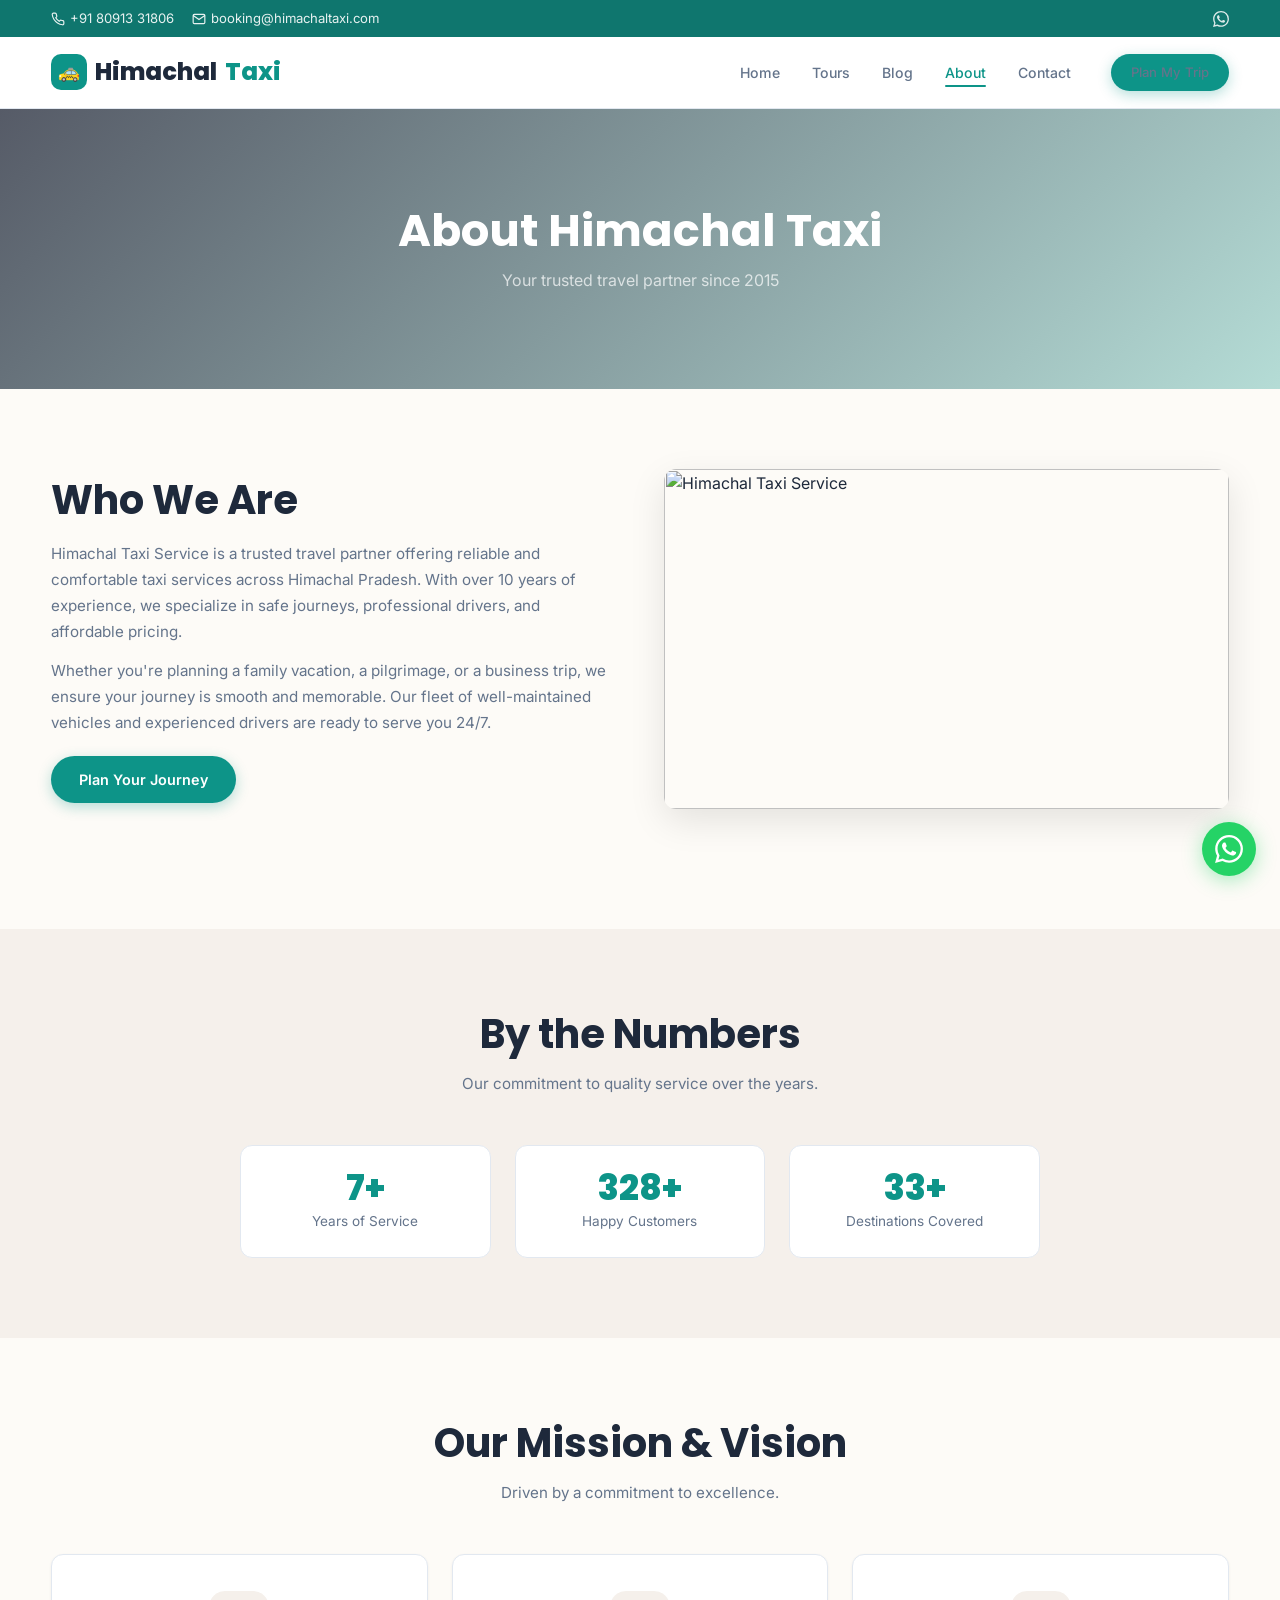
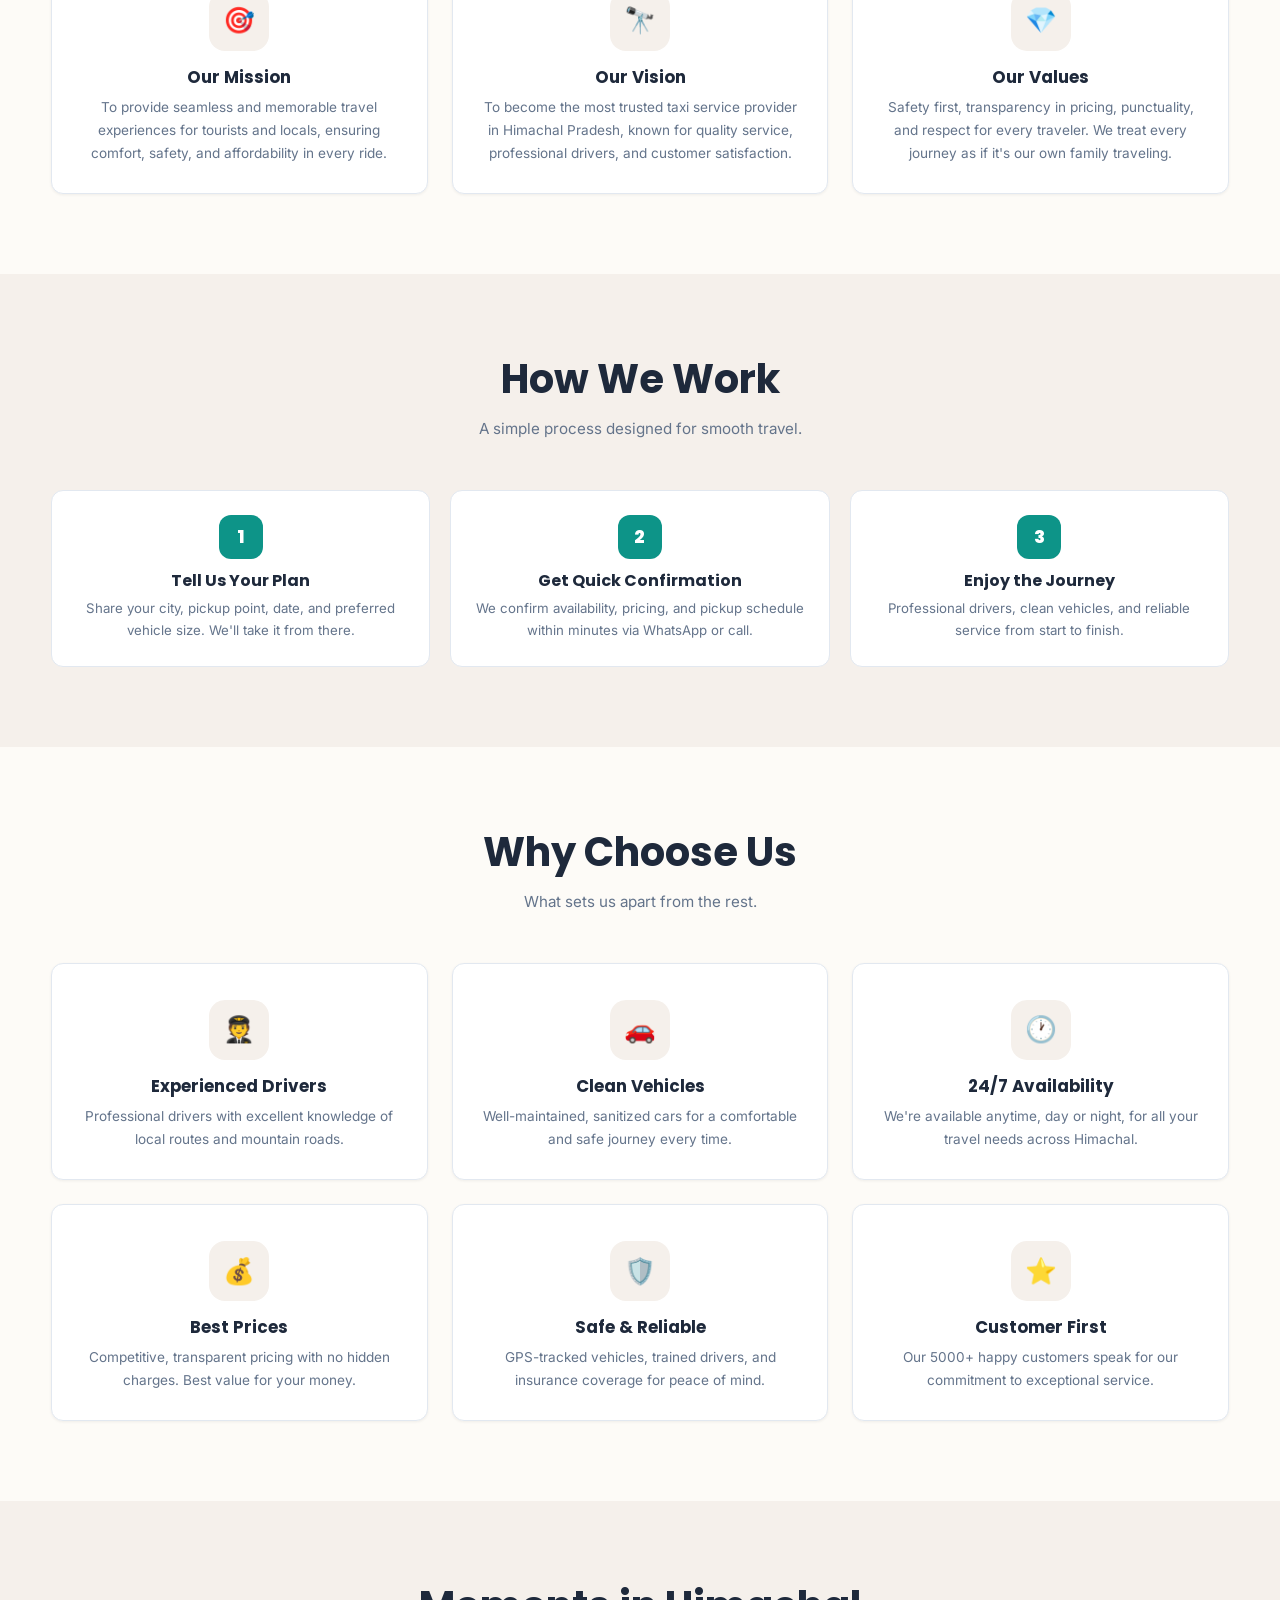
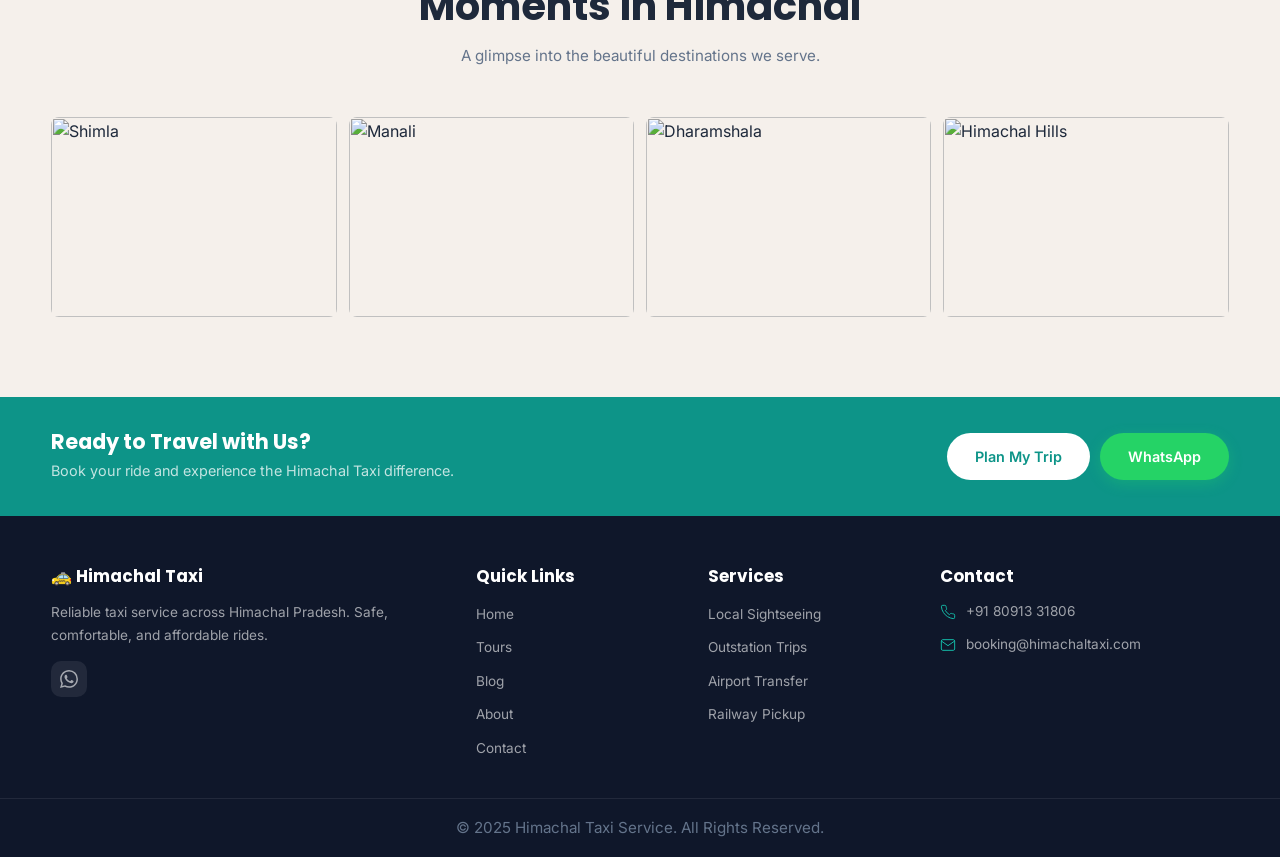
==== about.html @ 3f4c171a "Initial commit" ====
<html lang="en">
<head>
    <meta charset="UTF-8">
    <meta name="viewport" content="width=device-width, initial-scale=1.0">
    <title>About Us — Himachal Taxi Service | Trusted Travel Partner</title>
    <meta name="description" content="Learn about Himachal Taxi Service — 10+ years of reliable taxi service in Himachal Pradesh. Professional drivers, clean vehicles, 24/7 availability.">
    <meta name="robots" content="index, follow">
    <link rel="canonical" href="https://himachaltaxi.com/about.html">
    <meta property="og:title" content="About Himachal Taxi Service">
    <meta property="og:description" content="Trusted taxi service in Himachal Pradesh for over 10 years.">
    <meta property="og:image" content="images/hero-1.jpeg">
    <link rel="stylesheet" href="css/style.css">
    <link rel="stylesheet" href="https://unpkg.com/aos@2.3.1/dist/aos.css">
</head>
<body>
    <header class="topbar">
        <div class="container">
            <div class="topbar-left">
                <span><svg viewBox="0 0 24 24" style="width:14px;height:14px;fill:none;stroke:currentColor;stroke-width:2;"><path d="M22 16.92v3a2 2 0 0 1-2.18 2 19.79 19.79 0 0 1-8.63-3.07 19.5 19.5 0 0 1-6-6 19.79 19.79 0 0 1-3.07-8.67A2 2 0 0 1 4.11 2h3a2 2 0 0 1 2 1.72 12.84 12.84 0 0 0 .7 2.81 2 2 0 0 1-.45 2.11L8.09 9.91a16 16 0 0 0 6 6l1.27-1.27a2 2 0 0 1 2.11-.45 12.84 12.84 0 0 0 2.81.7A2 2 0 0 1 22 16.92z"/></svg> +91 80913 31806</span>
                <span><svg viewBox="0 0 24 24" style="width:14px;height:14px;fill:none;stroke:currentColor;stroke-width:2;"><path d="M4 4h16c1.1 0 2 .9 2 2v12c0 1.1-.9 2-2 2H4c-1.1 0-2-.9-2-2V6c0-1.1.9-2 2-2z"/><polyline points="22,6 12,13 2,6"/></svg> booking@himachaltaxi.com</span>
            </div>
            <div class="topbar-right">
                <a href="https://wa.me/918091331806" target="_blank" rel="noopener" aria-label="WhatsApp"><svg viewBox="0 0 24 24" fill="currentColor" style="width:16px;height:16px;"><path d="M17.472 14.382c-.297-.149-1.758-.867-2.03-.967-.273-.099-.471-.148-.67.15-.197.297-.767.966-.94 1.164-.173.199-.347.223-.644.075-.297-.15-1.255-.463-2.39-1.475-.883-.788-1.48-1.761-1.653-2.059-.173-.297-.018-.458.13-.606.134-.133.298-.347.446-.52.149-.174.198-.298.298-.497.099-.198.05-.371-.025-.52-.075-.149-.669-1.612-.916-2.207-.242-.579-.487-.5-.669-.51-.173-.008-.371-.01-.57-.01-.198 0-.52.074-.792.372-.272.297-1.04 1.016-1.04 2.479 0 1.462 1.065 2.875 1.213 3.074.149.198 2.096 3.2 5.077 4.487.709.306 1.262.489 1.694.625.712.227 1.36.195 1.871.118.571-.085 1.758-.719 2.006-1.413.248-.694.248-1.289.173-1.413-.074-.124-.272-.198-.57-.347m-5.421 7.403h-.004a9.87 9.87 0 01-5.031-1.378l-.361-.214-3.741.982.998-3.648-.235-.374a9.86 9.86 0 01-1.51-5.26c.001-5.45 4.436-9.884 9.888-9.884 2.64 0 5.122 1.03 6.988 2.898a9.825 9.825 0 012.893 6.994c-.003 5.45-4.437 9.884-9.885 9.884m8.413-18.297A11.815 11.815 0 0012.05 0C5.495 0 .16 5.335.157 11.892c0 2.096.547 4.142 1.588 5.945L.057 24l6.305-1.654a11.882 11.882 0 005.683 1.448h.005c6.554 0 11.89-5.335 11.893-11.893a11.821 11.821 0 00-3.48-8.413z"/></svg></a>
            </div>
        </div>
    </header>

    <nav class="navbar">
        <div class="container nav-container">
            <a href="index.html" class="logo"><span class="logo-icon">🚕</span> Himachal<span>Taxi</span></a>
            <ul class="nav-links">
                <li><a href="index.html">Home</a></li>
                <li><a href="tours.html">Tours</a></li>
                <li><a href="blog.html">Blog</a></li>
                <li><a href="about.html" class="active">About</a></li>
                <li><a href="contact.html">Contact</a></li>
                <li><a href="#" class="btn btn-primary btn-sm" data-open-modal>Plan My Trip</a></li>
            </ul>
            <button class="hamburger" id="hamburger" aria-label="Toggle menu">☰</button>
        </div>
    </nav>

    <div class="mobile-nav" id="mobileNav">
        <div class="mobile-nav-content">
            <button class="mobile-nav-close" id="mobileNavClose" aria-label="Close menu">✕</button>
            <a href="index.html">Home</a>
            <a href="tours.html">Tours</a>
            <a href="blog.html">Blog</a>
            <a href="about.html" class="active">About</a>
            <a href="contact.html">Contact</a>
            <a href="#" class="btn btn-primary" data-open-modal>🚀 Plan My Trip</a>
        </div>
    </div>

    <section class="inner-hero" style="background-image: url('images/hero-1.jpeg');">
        <div class="inner-hero-content" data-aos="fade-up">
            <h1>About Himachal Taxi</h1>
            <p>Your trusted travel partner since 2015</p>
        </div>
    </section>

    <section class="section" data-aos="fade-up">
        <div class="container">
            <div class="about-split">
                <div data-aos="fade-right">
                    <h2>Who We Are</h2>
                    <p>Himachal Taxi Service is a trusted travel partner offering reliable and comfortable taxi services across Himachal Pradesh. With over 10 years of experience, we specialize in safe journeys, professional drivers, and affordable pricing.</p>
                    <p style="margin-top:14px;">Whether you're planning a family vacation, a pilgrimage, or a business trip, we ensure your journey is smooth and memorable. Our fleet of well-maintained vehicles and experienced drivers are ready to serve you 24/7.</p>
                    <a href="#" class="btn btn-primary mt-2" data-open-modal>Plan Your Journey</a>
                </div>
                <div class="about-image" data-aos="fade-left">
                    <img src="images/hero-1.jpeg" alt="Himachal Taxi Service">
                </div>
            </div>
        </div>
    </section>

    <section class="section section-ivory text-center" data-aos="fade-up">
        <div class="container">
            <div class="section-header">
                <h2>By the Numbers</h2>
                <p>Our commitment to quality service over the years.</p>
            </div>
            <div class="stats-grid">
                <div class="stat-item" data-aos="zoom-in">
                    <div class="stat-number" data-target="10" data-suffix="+">0+</div>
                    <div class="stat-label">Years of Service</div>
                </div>
                <div class="stat-item" data-aos="zoom-in" data-aos-delay="100">
                    <div class="stat-number" data-target="500" data-suffix="+">0+</div>
                    <div class="stat-label">Happy Customers</div>
                </div>
                <div class="stat-item" data-aos="zoom-in" data-aos-delay="200">
                    <div class="stat-number" data-target="50" data-suffix="+">0+</div>
                    <div class="stat-label">Destinations Covered</div>
                </div>
            </div>
        </div>
    </section>

    <section class="section" data-aos="fade-up">
        <div class="container">
            <div class="section-header">
                <h2>Our Mission &amp; Vision</h2>
                <p>Driven by a commitment to excellence.</p>
            </div>
            <div class="cards-grid">
                <div class="service-card">
                    <div class="service-icon">🎯</div>
                    <h3>Our Mission</h3>
                    <p>To provide seamless and memorable travel experiences for tourists and locals, ensuring comfort, safety, and affordability in every ride.</p>
                </div>
                <div class="service-card">
                    <div class="service-icon">🔭</div>
                    <h3>Our Vision</h3>
                    <p>To become the most trusted taxi service provider in Himachal Pradesh, known for quality service, professional drivers, and customer satisfaction.</p>
                </div>
                <div class="service-card">
                    <div class="service-icon">💎</div>
                    <h3>Our Values</h3>
                    <p>Safety first, transparency in pricing, punctuality, and respect for every traveler. We treat every journey as if it's our own family traveling.</p>
                </div>
            </div>
        </div>
    </section>

    <section class="section section-ivory" data-aos="fade-up">
        <div class="container">
            <div class="section-header">
                <h2>How We Work</h2>
                <p>A simple process designed for smooth travel.</p>
            </div>
            <div class="timeline-grid">
                <div class="timeline-item">
                    <div class="timeline-step">1</div>
                    <h3>Tell Us Your Plan</h3>
                    <p>Share your city, pickup point, date, and preferred vehicle size. We'll take it from there.</p>
                </div>
                <div class="timeline-item">
                    <div class="timeline-step">2</div>
                    <h3>Get Quick Confirmation</h3>
                    <p>We confirm availability, pricing, and pickup schedule within minutes via WhatsApp or call.</p>
                </div>
                <div class="timeline-item">
                    <div class="timeline-step">3</div>
                    <h3>Enjoy the Journey</h3>
                    <p>Professional drivers, clean vehicles, and reliable service from start to finish.</p>
                </div>
            </div>
        </div>
    </section>

    <section class="section" data-aos="fade-up">
        <div class="container">
            <div class="section-header">
                <h2>Why Choose Us</h2>
                <p>What sets us apart from the rest.</p>
            </div>
            <div class="cards-grid">
                <div class="service-card">
                    <div class="service-icon">🧑‍✈️</div>
                    <h3>Experienced Drivers</h3>
                    <p>Professional drivers with excellent knowledge of local routes and mountain roads.</p>
                </div>
                <div class="service-card">
                    <div class="service-icon">🚗</div>
                    <h3>Clean Vehicles</h3>
                    <p>Well-maintained, sanitized cars for a comfortable and safe journey every time.</p>
                </div>
                <div class="service-card">
                    <div class="service-icon">🕐</div>
                    <h3>24/7 Availability</h3>
                    <p>We're available anytime, day or night, for all your travel needs across Himachal.</p>
                </div>
                <div class="service-card">
                    <div class="service-icon">💰</div>
                    <h3>Best Prices</h3>
                    <p>Competitive, transparent pricing with no hidden charges. Best value for your money.</p>
                </div>
                <div class="service-card">
                    <div class="service-icon">🛡️</div>
                    <h3>Safe & Reliable</h3>
                    <p>GPS-tracked vehicles, trained drivers, and insurance coverage for peace of mind.</p>
                </div>
                <div class="service-card">
                    <div class="service-icon">⭐</div>
                    <h3>Customer First</h3>
                    <p>Our 5000+ happy customers speak for our commitment to exceptional service.</p>
                </div>
            </div>
        </div>
    </section>

    <section class="section section-ivory" data-aos="fade-up">
        <div class="container">
            <div class="section-header">
                <h2>Moments in Himachal</h2>
                <p>A glimpse into the beautiful destinations we serve.</p>
            </div>
            <div class="gallery-grid">
                <div class="gallery-item"><img src="images/shimla.jpeg" alt="Shimla" loading="lazy"></div>
                <div class="gallery-item"><img src="images/manali.jpeg" alt="Manali" loading="lazy"></div>
                <div class="gallery-item"><img src="images/dharamshala.jpeg" alt="Dharamshala" loading="lazy"></div>
                <div class="gallery-item"><img src="images/local.jpeg" alt="Himachal Hills" loading="lazy"></div>
            </div>
        </div>
    </section>

    <section class="cta-strip">
        <div class="container cta-content">
            <div>
                <h3>Ready to Travel with Us?</h3>
                <p>Book your ride and experience the Himachal Taxi difference.</p>
            </div>
            <div class="cta-buttons">
                <a href="#" class="btn" data-open-modal>Plan My Trip</a>
                <a href="https://wa.me/918091331806" class="btn btn-whatsapp" target="_blank" rel="noopener">WhatsApp</a>
            </div>
        </div>
    </section>

    <footer class="footer">
        <div class="container footer-grid">
            <div class="footer-col">
                <h3>🚕 Himachal Taxi</h3>
                <p>Reliable taxi service across Himachal Pradesh. Safe, comfortable, and affordable rides.</p>
                <div class="footer-social">
                    <a href="https://wa.me/918091331806" target="_blank" rel="noopener" aria-label="WhatsApp"><svg viewBox="0 0 24 24" fill="currentColor"><path d="M17.472 14.382c-.297-.149-1.758-.867-2.03-.967-.273-.099-.471-.148-.67.15-.197.297-.767.966-.94 1.164-.173.199-.347.223-.644.075-.297-.15-1.255-.463-2.39-1.475-.883-.788-1.48-1.761-1.653-2.059-.173-.297-.018-.458.13-.606.134-.133.298-.347.446-.52.149-.174.198-.298.298-.497.099-.198.05-.371-.025-.52-.075-.149-.669-1.612-.916-2.207-.242-.579-.487-.5-.669-.51-.173-.008-.371-.01-.57-.01-.198 0-.52.074-.792.372-.272.297-1.04 1.016-1.04 2.479 0 1.462 1.065 2.875 1.213 3.074.149.198 2.096 3.2 5.077 4.487.709.306 1.262.489 1.694.625.712.227 1.36.195 1.871.118.571-.085 1.758-.719 2.006-1.413.248-.694.248-1.289.173-1.413-.074-.124-.272-.198-.57-.347m-5.421 7.403h-.004a9.87 9.87 0 01-5.031-1.378l-.361-.214-3.741.982.998-3.648-.235-.374a9.86 9.86 0 01-1.51-5.26c.001-5.45 4.436-9.884 9.888-9.884 2.64 0 5.122 1.03 6.988 2.898a9.825 9.825 0 012.893 6.994c-.003 5.45-4.437 9.884-9.885 9.884m8.413-18.297A11.815 11.815 0 0012.05 0C5.495 0 .16 5.335.157 11.892c0 2.096.547 4.142 1.588 5.945L.057 24l6.305-1.654a11.882 11.882 0 005.683 1.448h.005c6.554 0 11.89-5.335 11.893-11.893a11.821 11.821 0 00-3.48-8.413z"/></svg></a>
                </div>
            </div>
            <div class="footer-col">
                <h4>Quick Links</h4>
                <ul>
                    <li><a href="index.html">Home</a></li>
                    <li><a href="tours.html">Tours</a></li>
                    <li><a href="blog.html">Blog</a></li>
                    <li><a href="about.html">About</a></li>
                    <li><a href="contact.html">Contact</a></li>
                </ul>
            </div>
            <div class="footer-col">
                <h4>Services</h4>
                <ul>
                    <li><a href="tours.html">Local Sightseeing</a></li>
                    <li><a href="tours.html">Outstation Trips</a></li>
                    <li><a href="tours.html">Airport Transfer</a></li>
                    <li><a href="tours.html">Railway Pickup</a></li>
                </ul>
            </div>
            <div class="footer-col">
                <h4>Contact</h4>
                <div class="footer-contact-item"><svg viewBox="0 0 24 24"><path d="M22 16.92v3a2 2 0 0 1-2.18 2 19.79 19.79 0 0 1-8.63-3.07 19.5 19.5 0 0 1-6-6 19.79 19.79 0 0 1-3.07-8.67A2 2 0 0 1 4.11 2h3a2 2 0 0 1 2 1.72 12.84 12.84 0 0 0 .7 2.81 2 2 0 0 1-.45 2.11L8.09 9.91a16 16 0 0 0 6 6l1.27-1.27a2 2 0 0 1 2.11-.45 12.84 12.84 0 0 0 2.81.7A2 2 0 0 1 22 16.92z"/></svg><span>+91 80913 31806</span></div>
                <div class="footer-contact-item"><svg viewBox="0 0 24 24"><path d="M4 4h16c1.1 0 2 .9 2 2v12c0 1.1-.9 2-2 2H4c-1.1 0-2-.9-2-2V6c0-1.1.9-2 2-2z"/><polyline points="22,6 12,13 2,6"/></svg><span>booking@himachaltaxi.com</span></div>
            </div>
        </div>
        <div class="footer-bottom"><p>© 2025 Himachal Taxi Service. All Rights Reserved.</p></div>
    </footer>

    <div class="modal-overlay" id="planTripModal">
        <div class="modal">
            <button class="modal-close" id="modalClose">✕</button>
            <h2>🚀 Plan My Trip</h2>
            <p class="section-subtitle">Tell us about your trip and we'll get back to you instantly!</p>
            <form class="modal-form" id="planTripForm">
                <div class="form-row">
                    <div class="form-group"><label for="ptName">Full Name *</label><input type="text" id="ptName" placeholder="Your name" required></div>
                    <div class="form-group"><label for="ptEmail">Email Address</label><input type="email" id="ptEmail" placeholder="email@example.com"></div>
                </div>
                <div class="form-row">
                    <div class="form-group"><label for="ptPhone">Phone Number *</label><input type="tel" id="ptPhone" placeholder="+91 XXXXX XXXXX" required></div>
                    <div class="form-group"><label for="ptDate">Travel Date *</label><input type="date" id="ptDate" required></div>
                </div>
                <div class="form-row">
                    <div class="form-group"><label for="ptPickup">Pickup Location *</label><input type="text" id="ptPickup" placeholder="City / Location" required></div>
                    <div class="form-group"><label for="ptDestination">Destination *</label><input type="text" id="ptDestination" placeholder="Where to?" required></div>
                </div>
                <div class="form-row">
                    <div class="form-group"><label for="ptPassengers">Passengers</label>
                        <select id="ptPassengers">
                            <option value="1">1</option><option value="2">2</option><option value="3">3</option><option value="4" selected>4</option>
                            <option value="5">5</option><option value="6">6</option><option value="7">7+</option>
                        </select>
                    </div>
                    <div class="form-group"><label for="ptVehicle">Vehicle</label>
                        <select id="ptVehicle">
                            <option value="">No Preference</option><option value="Sedan">Sedan (4 Seater)</option>
                            <option value="SUV">SUV (6-7 Seater)</option><option value="Tempo Traveller">Tempo Traveller</option>
                        </select>
                    </div>
                </div>
                <div class="form-group"><label for="ptMessage">Special Requests</label><textarea id="ptMessage" placeholder="Any specific requirements..."></textarea></div>
                <button type="submit" class="btn btn-secondary"><svg viewBox="0 0 24 24" fill="none" stroke="currentColor" stroke-width="2"><path d="M21 15a2 2 0 01-2 2H7l-4 4V5a2 2 0 012-2h14a2 2 0 012 2z"/></svg> Send via WhatsApp</button>
            </form>
        </div>
    </div>

    <div class="floating-whatsapp">
        <span class="floating-whatsapp-tooltip">Chat with us!</span>
        <button class="floating-whatsapp-btn" aria-label="Chat on WhatsApp"><svg viewBox="0 0 24 24" fill="currentColor"><path d="M17.472 14.382c-.297-.149-1.758-.867-2.03-.967-.273-.099-.471-.148-.67.15-.197.297-.767.966-.94 1.164-.173.199-.347.223-.644.075-.297-.15-1.255-.463-2.39-1.475-.883-.788-1.48-1.761-1.653-2.059-.173-.297-.018-.458.13-.606.134-.133.298-.347.446-.52.149-.174.198-.298.298-.497.099-.198.05-.371-.025-.52-.075-.149-.669-1.612-.916-2.207-.242-.579-.487-.5-.669-.51-.173-.008-.371-.01-.57-.01-.198 0-.52.074-.792.372-.272.297-1.04 1.016-1.04 2.479 0 1.462 1.065 2.875 1.213 3.074.149.198 2.096 3.2 5.077 4.487.709.306 1.262.489 1.694.625.712.227 1.36.195 1.871.118.571-.085 1.758-.719 2.006-1.413.248-.694.248-1.289.173-1.413-.074-.124-.272-.198-.57-.347m-5.421 7.403h-.004a9.87 9.87 0 01-5.031-1.378l-.361-.214-3.741.982.998-3.648-.235-.374a9.86 9.86 0 01-1.51-5.26c.001-5.45 4.436-9.884 9.888-9.884 2.64 0 5.122 1.03 6.988 2.898a9.825 9.825 0 012.893 6.994c-.003 5.45-4.437 9.884-9.885 9.884m8.413-18.297A11.815 11.815 0 0012.05 0C5.495 0 .16 5.335.157 11.892c0 2.096.547 4.142 1.588 5.945L.057 24l6.305-1.654a11.882 11.882 0 005.683 1.448h.005c6.554 0 11.89-5.335 11.893-11.893a11.821 11.821 0 00-3.48-8.413z"/></svg></button>
    </div>

    <button class="back-to-top" id="backToTop" aria-label="Back to top"><svg viewBox="0 0 24 24"><polyline points="18 15 12 9 6 15"/></svg></button>

    <script src="https://unpkg.com/aos@2.3.1/dist/aos.js"></script>
    <script>
        AOS.init({ duration: 800, once: true, offset: 80, easing: 'ease-out-cubic' });
        document.addEventListener('DOMContentLoaded', function() {
            var today = new Date().toISOString().split('T')[0];
            document.querySelectorAll('input[type="date"]').forEach(function(el) { el.setAttribute('min', today); });
        });
    </script>
    <script src="js/main.js"></script>
</body>
</html>
---- css/style.css ----
/* ============================================
   HIMACHAL TAXI — Complete Redesign Stylesheet
   Palette: Deep Teal + Warm Amber + Soft Sand
   Fonts: Poppins (headings), Inter (body)
   ============================================ */

/* --- Google Fonts --- */
@import url('https://fonts.googleapis.com/css2?family=Poppins:wght@400;500;600;700;800&family=Inter:wght@300;400;500;600&display=swap');

/* --- CSS Variables --- */
:root {
    --primary: #0D9488;
    --primary-dark: #0F766E;
    --primary-light: #14B8A6;
    --secondary: #D97706;
    --secondary-dark: #B45309;
    --secondary-light: #F59E0B;
    --accent-bg: #F5F0EB;
    --light-bg: #FDFBF7;
    --text-dark: #1E293B;
    --text-muted: #64748B;
    --text-light: #94A3B8;
    --white: #FFFFFF;
    --border: #E2E8F0;
    --shadow-sm: 0 1px 3px rgba(0,0,0,0.06);
    --shadow-md: 0 4px 14px rgba(0,0,0,0.08);
    --shadow-lg: 0 12px 36px rgba(0,0,0,0.10);
    --shadow-xl: 0 20px 60px rgba(0,0,0,0.12);
    --radius-sm: 8px;
    --radius-md: 12px;
    --radius-lg: 20px;
    --radius-xl: 28px;
    --transition: 0.3s cubic-bezier(0.4, 0, 0.2, 1);
    --font-heading: 'Poppins', sans-serif;
    --font-body: 'Inter', sans-serif;
    --max-width: 1200px;
    --nav-height: 72px;
}

/* --- Reset --- */
*, *::before, *::after {
    margin: 0;
    padding: 0;
    box-sizing: border-box;
}

html {
    scroll-behavior: smooth;
    scroll-padding-top: var(--nav-height);
}

body {
    font-family: var(--font-body);
    color: var(--text-dark);
    background: var(--light-bg);
    line-height: 1.6;
    overflow-x: hidden;
    -webkit-font-smoothing: antialiased;
}

img {
    max-width: 100%;
    height: auto;
    display: block;
}

a {
    text-decoration: none;
    color: inherit;
}

ul { list-style: none; }

.container {
    width: 92%;
    max-width: var(--max-width);
    margin: 0 auto;
}

/* --- Typography --- */
h1, h2, h3, h4, h5, h6 {
    font-family: var(--font-heading);
    font-weight: 700;
    line-height: 1.25;
    color: var(--text-dark);
}

h1 { font-size: clamp(2rem, 5vw, 3.5rem); }
h2 { font-size: clamp(1.6rem, 3.5vw, 2.5rem); margin-bottom: 0.5rem; }
h3 { font-size: clamp(1.1rem, 2vw, 1.4rem); }
h4 { font-size: 1.1rem; }

p { color: var(--text-muted); font-size: 0.95rem; line-height: 1.7; }

.section-subtitle {
    color: var(--text-muted);
    max-width: 600px;
    margin: 0 auto 2rem;
    font-size: 1rem;
}

/* --- Buttons --- */
.btn {
    display: inline-flex;
    align-items: center;
    justify-content: center;
    gap: 8px;
    padding: 12px 28px;
    border-radius: 50px;
    font-family: var(--font-body);
    font-weight: 600;
    font-size: 0.9rem;
    border: none;
    cursor: pointer;
    transition: var(--transition);
    text-decoration: none;
    white-space: nowrap;
}

.btn-primary {
    background: var(--primary);
    color: var(--white);
    box-shadow: 0 4px 14px rgba(13, 148, 136, 0.3);
}

.btn-primary:hover {
    background: var(--primary-dark);
    transform: translateY(-2px);
    box-shadow: 0 8px 24px rgba(13, 148, 136, 0.35);
}

.btn-secondary {
    background: var(--secondary);
    color: var(--white);
    box-shadow: 0 4px 14px rgba(217, 119, 6, 0.3);
}

.btn-secondary:hover {
    background: var(--secondary-dark);
    transform: translateY(-2px);
    box-shadow: 0 8px 24px rgba(217, 119, 6, 0.35);
}

.btn-outline {
    background: transparent;
    color: var(--primary);
    border: 2px solid var(--primary);
}

.btn-outline:hover {
    background: var(--primary);
    color: var(--white);
    transform: translateY(-2px);
}

.btn-whatsapp {
    background: #25D366;
    color: var(--white);
    box-shadow: 0 4px 14px rgba(37, 211, 102, 0.3);
}

.btn-whatsapp:hover {
    background: #1EAE52;
    transform: translateY(-2px);
    box-shadow: 0 8px 24px rgba(37, 211, 102, 0.35);
}

.btn-whatsapp svg,
.btn-primary svg,
.btn-secondary svg {
    width: 18px;
    height: 18px;
    flex-shrink: 0;
}

.btn-sm {
    padding: 8px 20px;
    font-size: 0.82rem;
}

/* --- Top Bar --- */
.topbar {
    background: var(--primary-dark);
    color: rgba(255,255,255,0.9);
    padding: 8px 0;
    font-size: 0.82rem;
    font-family: var(--font-body);
}

.topbar .container {
    display: flex;
    justify-content: space-between;
    align-items: center;
    flex-wrap: wrap;
    gap: 6px;
}

.topbar-left {
    display: flex;
    align-items: center;
    gap: 18px;
    flex-wrap: wrap;
}

.topbar-left span {
    display: inline-flex;
    align-items: center;
    gap: 5px;
}

.topbar-left svg {
    width: 14px;
    height: 14px;
    fill: none;
    stroke: currentColor;
    stroke-width: 2;
}

.topbar-right {
    display: flex;
    gap: 10px;
}

.topbar-right a {
    color: rgba(255,255,255,0.85);
    transition: var(--transition);
}

.topbar-right a:hover {
    color: var(--white);
}

.topbar-right svg {
    width: 16px;
    height: 16px;
}

/* --- Navbar --- */
.navbar {
    position: sticky;
    top: 0;
    z-index: 1000;
    background: rgba(255,255,255,0.95);
    backdrop-filter: blur(16px);
    -webkit-backdrop-filter: blur(16px);
    border-bottom: 1px solid var(--border);
    transition: var(--transition);
    height: var(--nav-height);
}

.nav-container {
    display: flex;
    justify-content: space-between;
    align-items: center;
    height: 100%;
}

.logo {
    display: flex;
    align-items: center;
    gap: 8px;
    font-family: var(--font-heading);
    font-size: 1.5rem;
    font-weight: 800;
    color: var(--text-dark);
}

.logo-icon {
    width: 36px;
    height: 36px;
    background: var(--primary);
    border-radius: 10px;
    display: flex;
    align-items: center;
    justify-content: center;
    color: white;
    font-size: 1.1rem;
}

.logo span { color: var(--primary); }

.nav-links {
    display: flex;
    align-items: center;
    gap: 32px;
}

.nav-links a {
    font-size: 0.88rem;
    font-weight: 500;
    color: var(--text-muted);
    transition: var(--transition);
    position: relative;
    padding: 4px 0;
}

.nav-links a::after {
    content: '';
    position: absolute;
    bottom: -2px;
    left: 0;
    width: 0;
    height: 2px;
    background: var(--primary);
    transition: var(--transition);
    border-radius: 2px;
}

.nav-links a:hover,
.nav-links a.active {
    color: var(--primary);
}

.nav-links a:hover::after,
.nav-links a.active::after {
    width: 100%;
}

.nav-links .btn {
    padding: 8px 20px;
    font-size: 0.82rem;
    margin-left: 8px;
}

.hamburger {
    display: none;
    background: none;
    border: none;
    font-size: 28px;
    cursor: pointer;
    color: var(--text-dark);
    padding: 4px;
    line-height: 1;
    z-index: 1001;
}

/* Mobile Nav */
.mobile-nav {
    display: none;
    position: fixed;
    inset: 0;
    background: rgba(0,0,0,0.4);
    z-index: 2000;
    opacity: 0;
    transition: opacity 0.3s ease;
    pointer-events: none;
}

.mobile-nav.open {
    opacity: 1;
    pointer-events: auto;
}

.mobile-nav-content {
    position: fixed;
    top: 0;
    right: -300px;
    width: 300px;
    height: 100%;
    background: var(--white);
    padding: 80px 30px 30px;
    transition: right 0.35s cubic-bezier(0.4, 0, 0.2, 1);
    box-shadow: -8px 0 30px rgba(0,0,0,0.08);
    display: flex;
    flex-direction: column;
}

.mobile-nav.open .mobile-nav-content {
    right: 0;
}

.mobile-nav-content a {
    display: block;
    padding: 16px 0;
    font-size: 1.05rem;
    font-weight: 500;
    color: var(--text-dark);
    border-bottom: 1px solid var(--border);
    transition: var(--transition);
}

.mobile-nav-content a:hover,
.mobile-nav-content a.active {
    color: var(--primary);
    padding-left: 8px;
}

.mobile-nav-content .btn {
    margin-top: 20px;
    text-align: center;
}

.mobile-nav-close {
    position: absolute;
    top: 16px;
    right: 20px;
    background: none;
    border: none;
    font-size: 32px;
    cursor: pointer;
    color: var(--text-dark);
    padding: 4px;
    line-height: 1;
}

/* --- Hero Section --- */
.hero {
    position: relative;
    min-height: 88vh;
    display: flex;
    align-items: center;
    overflow: hidden;
    background: var(--text-dark);
}

.hero-bg {
    position: absolute;
    inset: 0;
    background-size: cover;
    background-position: center;
    background-repeat: no-repeat;
    transform: scale(1.05);
    transition: transform 8s ease;
    animation: heroZoom 20s ease-in-out infinite alternate;
}

@keyframes heroZoom {
    0% { transform: scale(1.05); }
    100% { transform: scale(1.15); }
}

.hero-overlay {
    position: absolute;
    inset: 0;
    background: linear-gradient(
        135deg,
        rgba(15, 23, 42, 0.75) 0%,
        rgba(15, 23, 42, 0.35) 50%,
        rgba(13, 148, 136, 0.25) 100%
    );
}

.hero-content {
    position: relative;
    z-index: 2;
    max-width: 620px;
    padding: 60px 0;
}

.hero-badge {
    display: inline-flex;
    align-items: center;
    gap: 8px;
    background: rgba(255,255,255,0.12);
    backdrop-filter: blur(8px);
    border: 1px solid rgba(255,255,255,0.15);
    padding: 6px 18px;
    border-radius: 50px;
    font-size: 0.8rem;
    color: rgba(255,255,255,0.9);
    margin-bottom: 20px;
    font-family: var(--font-body);
}

.hero-badge-dot {
    width: 8px;
    height: 8px;
    background: #22C55E;
    border-radius: 50%;
    animation: pulseDot 2s ease-in-out infinite;
}

@keyframes pulseDot {
    0%, 100% { opacity: 1; }
    50% { opacity: 0.4; }
}

.hero-content h1 {
    color: var(--white);
    font-weight: 800;
    line-height: 1.1;
    margin-bottom: 16px;
}

.hero-content h1 span {
    background: linear-gradient(135deg, var(--primary-light), var(--secondary-light));
    -webkit-background-clip: text;
    -webkit-text-fill-color: transparent;
    background-clip: text;
}

.hero-content p {
    color: rgba(255,255,255,0.7);
    font-size: 1.05rem;
    margin-bottom: 28px;
    max-width: 480px;
}

.hero-buttons {
    display: flex;
    gap: 12px;
    flex-wrap: wrap;
}

/* --- Section General --- */
.section {
    padding: 80px 0;
}

.section-header {
    text-align: center;
    margin-bottom: 48px;
}

.section-header h2 {
    margin-bottom: 12px;
}

.section-header p {
    max-width: 560px;
    margin: 0 auto;
    color: var(--text-muted);
}

.section-light { background: var(--light-bg); }
.section-ivory { background: var(--accent-bg); }
.section-dark {
    background: var(--text-dark);
    color: var(--white);
}
.section-dark h2 { color: var(--white); }
.section-dark .section-subtitle { color: rgba(255,255,255,0.6); }

/* --- Cards Grid --- */
.cards-grid {
    display: grid;
    grid-template-columns: repeat(auto-fit, minmax(280px, 1fr));
    gap: 24px;
    margin-top: 10px;
}

.card {
    background: var(--white);
    border-radius: var(--radius-md);
    overflow: hidden;
    box-shadow: var(--shadow-sm);
    transition: var(--transition);
    border: 1px solid var(--border);
}

.card:hover {
    transform: translateY(-6px);
    box-shadow: var(--shadow-lg);
    border-color: transparent;
}

.card-img {
    width: 100%;
    height: 200px;
    object-fit: cover;
    transition: transform 0.5s ease;
}

.card:hover .card-img {
    transform: scale(1.05);
}

.card-body {
    padding: 20px;
}

.card-body h3 {
    margin-bottom: 8px;
    font-size: 1.1rem;
}

.card-body p {
    font-size: 0.88rem;
    color: var(--text-muted);
    margin-bottom: 0;
}

.card .btn {
    margin-top: 14px;
}

/* --- Service Cards (Icon Based) --- */
.service-card {
    text-align: center;
    padding: 36px 24px 28px;
    background: var(--white);
    border-radius: var(--radius-md);
    border: 1px solid var(--border);
    transition: var(--transition);
    box-shadow: var(--shadow-sm);
}

.service-card:hover {
    transform: translateY(-6px);
    box-shadow: var(--shadow-lg);
    border-color: var(--primary-light);
}

.service-icon {
    width: 60px;
    height: 60px;
    background: var(--accent-bg);
    border-radius: 16px;
    display: flex;
    align-items: center;
    justify-content: center;
    margin: 0 auto 16px;
    font-size: 1.6rem;
    transition: var(--transition);
}

.service-card:hover .service-icon {
    background: var(--primary);
    color: var(--white);
}

.service-card h3 {
    font-size: 1.05rem;
    margin-bottom: 8px;
}

.service-card p {
    font-size: 0.85rem;
}

/* --- Fleet Carousel --- */
.fleet-card .card-img-wrap {
    position: relative;
    overflow: hidden;
    height: 200px;
}

.fleet-slides {
    display: flex;
    width: 100%;
    height: 100%;
    transition: transform 400ms ease;
}

.fleet-slide {
    width: 100%;
    height: 100%;
    object-fit: cover;
    flex: 0 0 100%;
}

.fleet-prev,
.fleet-next {
    position: absolute;
    top: 50%;
    transform: translateY(-50%);
    background: rgba(0,0,0,0.4);
    border: none;
    color: white;
    width: 32px;
    height: 32px;
    border-radius: 50%;
    cursor: pointer;
    display: flex;
    align-items: center;
    justify-content: center;
    z-index: 2;
    font-size: 16px;
    transition: var(--transition);
    opacity: 0;
}

.fleet-card:hover .fleet-prev,
.fleet-card:hover .fleet-next {
    opacity: 1;
}

.fleet-prev { left: 8px; }
.fleet-next { right: 8px; }

.fleet-prev:hover,
.fleet-next:hover {
    background: var(--primary);
}

.fleet-dots {
    position: absolute;
    left: 0;
    right: 0;
    bottom: 8px;
    display: flex;
    justify-content: center;
    gap: 5px;
    z-index: 2;
}

.fleet-dot {
    width: 8px;
    height: 8px;
    border-radius: 50%;
    border: none;
    background: rgba(255,255,255,0.5);
    cursor: pointer;
    padding: 0;
    transition: var(--transition);
}

.fleet-dot.active {
    background: var(--primary);
    width: 22px;
    border-radius: 4px;
}

.fleet-badge {
    position: absolute;
    top: 10px;
    left: 10px;
    background: var(--primary);
    color: white;
    padding: 4px 12px;
    border-radius: 20px;
    font-size: 0.72rem;
    font-weight: 600;
    z-index: 2;
    font-family: var(--font-body);
}

/* --- Testimonials --- */
.testimonials-section {
    background: var(--accent-bg);
}

.testimonials-track {
    display: flex;
    gap: 24px;
    overflow: hidden;
    padding: 10px 0 20px;
}

.testimonial-card {
    min-width: 320px;
    background: var(--white);
    border-radius: var(--radius-md);
    padding: 28px 24px;
    border: 1px solid var(--border);
    box-shadow: var(--shadow-sm);
    flex-shrink: 0;
}

.testimonial-stars {
    display: flex;
    gap: 2px;
    margin-bottom: 12px;
    color: var(--secondary);
    font-size: 0.9rem;
}

.testimonial-text {
    font-size: 0.9rem;
    line-height: 1.7;
    color: var(--text-muted);
    margin-bottom: 16px;
    font-style: italic;
}

.testimonial-author {
    display: flex;
    align-items: center;
    gap: 12px;
}

.testimonial-avatar {
    width: 40px;
    height: 40px;
    border-radius: 50%;
    background: var(--primary-light);
    display: flex;
    align-items: center;
    justify-content: center;
    color: white;
    font-weight: 700;
    font-size: 0.9rem;
    font-family: var(--font-heading);
}

.testimonial-name {
    font-weight: 600;
    font-size: 0.88rem;
    color: var(--text-dark);
}

.testimonial-location {
    font-size: 0.78rem;
    color: var(--text-light);
}

/* --- FAQ Accordion --- */
.faq-list {
    max-width: 720px;
    margin: 0 auto;
}

.faq-item {
    border: 1px solid var(--border);
    border-radius: var(--radius-sm);
    margin-bottom: 10px;
    overflow: hidden;
    background: var(--white);
    transition: var(--transition);
}

.faq-item:hover {
    border-color: var(--primary-light);
}

.faq-question {
    width: 100%;
    display: flex;
    justify-content: space-between;
    align-items: center;
    padding: 16px 20px;
    background: none;
    border: none;
    cursor: pointer;
    font-family: var(--font-body);
    font-weight: 600;
    font-size: 0.92rem;
    color: var(--text-dark);
    text-align: left;
    transition: var(--transition);
    gap: 12px;
}

.faq-question:hover {
    color: var(--primary);
}

.faq-icon {
    width: 22px;
    height: 22px;
    flex-shrink: 0;
    display: flex;
    align-items: center;
    justify-content: center;
    transition: transform 0.3s ease;
    color: var(--primary);
    font-size: 1.2rem;
    font-weight: 300;
}

.faq-item.open .faq-icon {
    transform: rotate(45deg);
}

.faq-answer {
    max-height: 0;
    overflow: hidden;
    transition: max-height 0.35s ease, padding 0.35s ease;
    padding: 0 20px;
}

.faq-item.open .faq-answer {
    max-height: 300px;
    padding: 0 20px 18px;
}

.faq-answer p {
    font-size: 0.88rem;
    color: var(--text-muted);
    line-height: 1.7;
}

/* --- Blog Cards --- */
.blog-card .card-img {
    height: 180px;
}

.blog-card .card-body {
    position: relative;
}

.blog-date {
    font-size: 0.75rem;
    color: var(--text-light);
    display: flex;
    align-items: center;
    gap: 6px;
    margin-bottom: 8px;
}

.blog-excerpt {
    font-size: 0.85rem;
    color: var(--text-muted);
    display: -webkit-box;
    -webkit-line-clamp: 3;
    -webkit-box-orient: vertical;
    overflow: hidden;
    margin-bottom: 12px;
}

.blog-link {
    color: var(--primary);
    font-weight: 600;
    font-size: 0.85rem;
    display: inline-flex;
    align-items: center;
    gap: 6px;
    transition: var(--transition);
}

.blog-link:hover {
    gap: 10px;
    color: var(--primary-dark);
}

/* --- Plan My Trip Modal --- */
.modal-overlay {
    display: none;
    position: fixed;
    inset: 0;
    background: rgba(0,0,0,0.5);
    backdrop-filter: blur(4px);
    z-index: 3000;
    align-items: center;
    justify-content: center;
    padding: 20px;
}

.modal-overlay.open {
    display: flex;
}

.modal {
    background: var(--white);
    border-radius: var(--radius-lg);
    width: 100%;
    max-width: 500px;
    padding: 36px 32px 28px;
    box-shadow: var(--shadow-xl);
    border: 1px solid var(--border);
    position: relative;
    animation: modalIn 0.3s ease;
    overflow: hidden;
}

@keyframes modalIn {
    from { opacity: 0; transform: translateY(20px) scale(0.97); }
    to { opacity: 1; transform: translateY(0) scale(1); }
}

.modal-close {
    position: absolute;
    top: 14px;
    right: 16px;
    background: none;
    border: none;
    font-size: 28px;
    cursor: pointer;
    color: var(--text-light);
    transition: var(--transition);
    padding: 4px;
    line-height: 1;
}

.modal-close:hover {
    color: var(--text-dark);
}

.modal h2 {
    margin-bottom: 4px;
}

.modal .section-subtitle {
    margin-bottom: 24px;
    font-size: 0.88rem;
}

.modal-form {
    display: flex;
    flex-direction: column;
    gap: 14px;
}

.form-row {
    display: grid;
    grid-template-columns: 1fr 1fr;
    gap: 14px;
}

.form-group {
    display: flex;
    flex-direction: column;
    gap: 4px;
}

.form-group label {
    font-size: 0.8rem;
    font-weight: 600;
    color: var(--text-dark);
    font-family: var(--font-body);
}

.form-group input,
.form-group select,
.form-group textarea {
    padding: 10px 14px;
    border: 1px solid var(--border);
    border-radius: var(--radius-sm);
    font-family: var(--font-body);
    font-size: 0.88rem;
    transition: var(--transition);
    background: var(--light-bg);
    color: var(--text-dark);
}

.form-group input:focus,
.form-group select:focus,
.form-group textarea:focus {
    outline: none;
    border-color: var(--primary);
    box-shadow: 0 0 0 3px rgba(13, 148, 136, 0.12);
}

.form-group textarea {
    resize: vertical;
    min-height: 80px;
}

.modal .btn {
    width: 100%;
    margin-top: 6px;
    padding: 14px;
}

.modal .btn svg {
    width: 20px;
    height: 20px;
}

/* --- Floating WhatsApp --- */
.floating-whatsapp {
    position: fixed;
    bottom: 24px;
    right: 24px;
    z-index: 999;
    display: flex;
    align-items: center;
    gap: 10px;
}

.floating-whatsapp-tooltip {
    background: var(--white);
    padding: 8px 16px;
    border-radius: var(--radius-sm);
    box-shadow: var(--shadow-md);
    font-size: 0.8rem;
    font-weight: 600;
    color: var(--text-dark);
    opacity: 0;
    transform: translateX(10px);
    transition: var(--transition);
    pointer-events: none;
    white-space: nowrap;
    border: 1px solid var(--border);
}

.floating-whatsapp:hover .floating-whatsapp-tooltip {
    opacity: 1;
    transform: translateX(0);
}

.floating-whatsapp-btn {
    width: 54px;
    height: 54px;
    background: #25D366;
    border-radius: 50%;
    display: flex;
    align-items: center;
    justify-content: center;
    box-shadow: 0 4px 20px rgba(37, 211, 102, 0.4);
    transition: var(--transition);
    animation: whatsappPulse 2.5s ease-in-out infinite;
    border: none;
    cursor: pointer;
}

.floating-whatsapp-btn svg {
    width: 28px;
    height: 28px;
    fill: white;
}

.floating-whatsapp-btn:hover {
    transform: scale(1.1);
    box-shadow: 0 8px 30px rgba(37, 211, 102, 0.5);
}

@keyframes whatsappPulse {
    0%, 100% { box-shadow: 0 4px 20px rgba(37, 211, 102, 0.4); }
    50% { box-shadow: 0 4px 30px rgba(37, 211, 102, 0.6); }
}

/* --- Back to Top --- */
.back-to-top {
    position: fixed;
    bottom: 24px;
    left: 24px;
    z-index: 999;
    width: 44px;
    height: 44px;
    background: var(--primary);
    color: white;
    border: none;
    border-radius: 50%;
    display: flex;
    align-items: center;
    justify-content: center;
    cursor: pointer;
    box-shadow: var(--shadow-md);
    transition: var(--transition);
    opacity: 0;
    transform: translateY(20px);
    pointer-events: none;
}

.back-to-top.visible {
    opacity: 1;
    transform: translateY(0);
    pointer-events: auto;
}

.back-to-top:hover {
    background: var(--primary-dark);
    transform: translateY(-3px);
    box-shadow: var(--shadow-lg);
}

.back-to-top svg {
    width: 20px;
    height: 20px;
    stroke: white;
    stroke-width: 2.5;
    fill: none;
}

/* --- Inner Hero (sub-pages) --- */
.inner-hero {
    position: relative;
    height: 280px;
    display: flex;
    align-items: center;
    justify-content: center;
    text-align: center;
    background-size: cover;
    background-position: center;
    background-repeat: no-repeat;
    overflow: hidden;
}

.inner-hero::before {
    content: '';
    position: absolute;
    inset: 0;
    background: linear-gradient(135deg, rgba(15,23,42,0.7), rgba(13,148,136,0.3));
}

.inner-hero-content {
    position: relative;
    z-index: 2;
}

.inner-hero-content h1 {
    color: var(--white);
    font-size: clamp(1.8rem, 4vw, 2.8rem);
    margin-bottom: 8px;
}

.inner-hero-content p {
    color: rgba(255,255,255,0.7);
    font-size: 1rem;
}

/* --- CTA Strip --- */
.cta-strip {
    background: var(--primary);
    color: var(--white);
    padding: 32px 0;
}

.cta-content {
    display: flex;
    justify-content: space-between;
    align-items: center;
    flex-wrap: wrap;
    gap: 20px;
}

.cta-content h3 {
    color: var(--white);
    font-size: 1.3rem;
    margin-bottom: 4px;
}

.cta-content p {
    color: rgba(255,255,255,0.75);
    font-size: 0.9rem;
}

.cta-buttons {
    display: flex;
    gap: 10px;
    flex-wrap: wrap;
}

.cta-buttons .btn {
    background: var(--white);
    color: var(--primary);
}

.cta-buttons .btn:hover {
    background: rgba(255,255,255,0.9);
    transform: translateY(-2px);
}

.cta-buttons .btn-whatsapp {
    background: #25D366;
    color: white;
}

.cta-buttons .btn-whatsapp:hover {
    background: #1EAE52;
}

/* --- Footer --- */
.footer {
    background: #0F172A;
    color: rgba(255,255,255,0.7);
    padding: 50px 0 0;
}

.footer-grid {
    display: grid;
    grid-template-columns: 2fr 1fr 1fr 1.5fr;
    gap: 40px;
    padding-bottom: 30px;
}

.footer-col h3,
.footer-col h4 {
    color: var(--white);
    margin-bottom: 14px;
    font-size: 1.05rem;
}

.footer-col p {
    font-size: 0.85rem;
    line-height: 1.7;
    color: rgba(255,255,255,0.6);
}

.footer-col ul li {
    margin-bottom: 8px;
}

.footer-col ul li a {
    font-size: 0.85rem;
    color: rgba(255,255,255,0.6);
    transition: var(--transition);
}

.footer-col ul li a:hover {
    color: var(--primary-light);
    padding-left: 4px;
}

.footer-social {
    display: flex;
    gap: 10px;
    margin-top: 14px;
}

.footer-social a {
    width: 36px;
    height: 36px;
    border-radius: 10px;
    background: rgba(255,255,255,0.08);
    display: flex;
    align-items: center;
    justify-content: center;
    transition: var(--transition);
    color: rgba(255,255,255,0.6);
}

.footer-social a:hover {
    background: var(--primary);
    color: var(--white);
    transform: translateY(-2px);
}

.footer-social svg {
    width: 18px;
    height: 18px;
}

.footer-bottom {
    border-top: 1px solid rgba(255,255,255,0.08);
    padding: 16px 0;
    text-align: center;
    font-size: 0.8rem;
    color: rgba(255,255,255,0.4);
}

.footer-contact-item {
    display: flex;
    gap: 10px;
    margin-bottom: 12px;
    font-size: 0.85rem;
    color: rgba(255,255,255,0.6);
}

.footer-contact-item svg {
    width: 16px;
    height: 16px;
    flex-shrink: 0;
    margin-top: 3px;
    stroke: var(--primary-light);
    fill: none;
    stroke-width: 1.5;
}

/* --- Contact Page Specific --- */
.contact-section {
    padding: 60px 0;
}

.contact-grid {
    display: grid;
    grid-template-columns: 1fr 1fr;
    gap: 40px;
    align-items: start;
}

.contact-form-wrap {
    background: var(--white);
    border-radius: var(--radius-md);
    padding: 32px;
    border: 1px solid var(--border);
    box-shadow: var(--shadow-sm);
}

.contact-form-wrap h2 {
    margin-bottom: 20px;
}

.contact-form .form-group {
    margin-bottom: 14px;
}

.contact-form .form-group input,
.contact-form .form-group textarea {
    width: 100%;
    padding: 12px 14px;
    border: 1px solid var(--border);
    border-radius: var(--radius-sm);
    font-family: var(--font-body);
    font-size: 0.88rem;
    background: var(--light-bg);
    transition: var(--transition);
    color: var(--text-dark);
}

.contact-form .form-group input:focus,
.contact-form .form-group textarea:focus {
    outline: none;
    border-color: var(--primary);
    box-shadow: 0 0 0 3px rgba(13, 148, 136, 0.12);
}

.contact-form .form-group textarea {
    min-height: 100px;
    resize: vertical;
}

.contact-info-list {
    display: flex;
    flex-direction: column;
    gap: 20px;
}

.contact-info-item {
    display: flex;
    gap: 14px;
    align-items: flex-start;
}

.contact-info-icon {
    width: 44px;
    height: 44px;
    background: var(--accent-bg);
    border-radius: 12px;
    display: flex;
    align-items: center;
    justify-content: center;
    flex-shrink: 0;
    color: var(--primary);
}

.contact-info-icon svg {
    width: 20px;
    height: 20px;
    stroke: currentColor;
    fill: none;
    stroke-width: 1.5;
}

.contact-info-item h4 {
    font-size: 0.9rem;
    margin-bottom: 2px;
}

.contact-info-item p {
    font-size: 0.85rem;
    line-height: 1.5;
}

.map-wrap {
    margin-top: 48px;
    border-radius: var(--radius-md);
    overflow: hidden;
    border: 1px solid var(--border);
    box-shadow: var(--shadow-sm);
}

.map-wrap iframe {
    width: 100%;
    height: 350px;
    border: none;
    display: block;
}

/* --- Tours Page --- */
.tour-tag {
    display: inline-block;
    padding: 3px 10px;
    border-radius: 20px;
    font-size: 0.7rem;
    font-weight: 600;
    font-family: var(--font-body);
    text-transform: uppercase;
    letter-spacing: 0.5px;
    margin-bottom: 8px;
}

.tour-tag-himachal { background: #DCFCE7; color: #166534; }
.tour-tag-jammu { background: #FEF3C7; color: #92400E; }
.tour-tag-chandigarh { background: #DBEAFE; color: #1E40AF; }

.tour-duration {
    display: flex;
    align-items: center;
    gap: 6px;
    font-size: 0.8rem;
    color: var(--text-muted);
    margin-bottom: 10px;
}

.tour-duration svg {
    width: 14px;
    height: 14px;
}

.tour-highlights {
    display: flex;
    flex-wrap: wrap;
    gap: 8px;
    margin: 12px 0;
}

.tour-highlight {
    background: var(--accent-bg);
    padding: 4px 12px;
    border-radius: 20px;
    font-size: 0.75rem;
    color: var(--text-muted);
    font-weight: 500;
}

/* --- Blog Page --- */
.blog-full-card .card-img {
    height: 220px;
}

.blog-full-card .card-body {
    padding: 24px;
}

.blog-meta {
    display: flex;
    align-items: center;
    gap: 16px;
    font-size: 0.78rem;
    color: var(--text-light);
    margin-bottom: 10px;
}

.blog-meta span {
    display: flex;
    align-items: center;
    gap: 4px;
}

.blog-meta svg {
    width: 14px;
    height: 14px;
}

/* --- Stat Counter --- */
.stats-grid {
    display: grid;
    grid-template-columns: repeat(3, 1fr);
    gap: 24px;
    max-width: 800px;
    margin: 30px auto 0;
}

.stat-item {
    text-align: center;
    padding: 24px 16px;
    background: var(--white);
    border-radius: var(--radius-md);
    border: 1px solid var(--border);
    transition: var(--transition);
}

.stat-item:hover {
    transform: translateY(-4px);
    box-shadow: var(--shadow-md);
}

.stat-number {
    font-size: 2.2rem;
    font-weight: 800;
    color: var(--primary);
    font-family: var(--font-heading);
    line-height: 1;
}

.stat-label {
    font-size: 0.85rem;
    color: var(--text-muted);
    margin-top: 6px;
}

/* --- About Page Extras --- */
.about-split {
    display: grid;
    grid-template-columns: 1fr 1fr;
    gap: 48px;
    align-items: center;
    margin-bottom: 40px;
}

.about-split h2 {
    margin-bottom: 16px;
}

.about-split p {
    font-size: 0.95rem;
}

.about-image img {
    width: 100%;
    border-radius: var(--radius-md);
    box-shadow: var(--shadow-lg);
    height: 340px;
    object-fit: cover;
}

.timeline-grid {
    display: grid;
    grid-template-columns: repeat(3, 1fr);
    gap: 20px;
    margin-top: 30px;
}

.timeline-item {
    background: var(--white);
    border-radius: var(--radius-md);
    padding: 24px;
    border: 1px solid var(--border);
    text-align: center;
    transition: var(--transition);
}

.timeline-item:hover {
    transform: translateY(-4px);
    box-shadow: var(--shadow-md);
}

.timeline-step {
    width: 44px;
    height: 44px;
    background: var(--primary);
    color: white;
    border-radius: 12px;
    display: flex;
    align-items: center;
    justify-content: center;
    font-weight: 800;
    font-size: 1.1rem;
    margin: 0 auto 12px;
    font-family: var(--font-heading);
}

.timeline-item h3 {
    font-size: 1rem;
    margin-bottom: 6px;
}

.timeline-item p {
    font-size: 0.83rem;
}

/* --- Gallery Grid --- */
.gallery-grid {
    display: grid;
    grid-template-columns: repeat(4, 1fr);
    gap: 12px;
    margin-top: 24px;
}

.gallery-item {
    border-radius: var(--radius-sm);
    overflow: hidden;
    position: relative;
}

.gallery-item img {
    width: 100%;
    height: 200px;
    object-fit: cover;
    transition: transform 0.5s ease;
}

.gallery-item:hover img {
    transform: scale(1.06);
}

/* --- Floating Booking Panel --- */
.floating-booking-overlay {
    display: none;
    position: fixed;
    inset: 0;
    background: rgba(0,0,0,0.4);
    backdrop-filter: blur(4px);
    z-index: 3000;
    align-items: center;
    justify-content: center;
    padding: 20px;
}

.floating-booking-overlay.open {
    display: flex;
}

.floating-booking-card {
    background: var(--white);
    border-radius: var(--radius-lg);
    width: 100%;
    max-width: 380px;
    padding: 28px 24px 24px;
    box-shadow: var(--shadow-xl);
    position: relative;
    animation: modalIn 0.3s ease;
}

.floating-booking-card h4 {
    margin-bottom: 16px;
    text-align: center;
    font-size: 1.05rem;
}

.floating-booking-card input,
.floating-booking-card select {
    width: 100%;
    padding: 10px 14px;
    border: 1px solid var(--border);
    border-radius: var(--radius-sm);
    font-family: var(--font-body);
    font-size: 0.85rem;
    margin-bottom: 10px;
    transition: var(--transition);
    background: var(--light-bg);
    color: var(--text-dark);
}

.floating-booking-card input:focus,
.floating-booking-card select:focus {
    outline: none;
    border-color: var(--primary);
    box-shadow: 0 0 0 3px rgba(13, 148, 136, 0.12);
}

.floating-booking-card .btn {
    width: 100%;
    margin-top: 4px;
}

.booking-close {
    position: absolute;
    top: 10px;
    right: 14px;
    background: none;
    border: none;
    font-size: 26px;
    cursor: pointer;
    color: var(--text-light);
    transition: var(--transition);
    padding: 2px;
    line-height: 1;
}

.booking-close:hover {
    color: var(--text-dark);
}

/* --- AOS Overrides --- */
[data-aos] {
    pointer-events: none;
}
[data-aos].aos-animate {
    pointer-events: auto;
}

/* --- Utility --- */
.text-center { text-align: center; }
.mt-1 { margin-top: 10px; }
.mt-2 { margin-top: 20px; }
.mt-3 { margin-top: 30px; }
.mb-1 { margin-bottom: 10px; }
.mb-2 { margin-bottom: 20px; }
.gap-1 { gap: 10px; }
.gap-2 { gap: 20px; }

/* ============================================
   RESPONSIVE
   ============================================ */

@media (max-width: 992px) {
    .contact-grid {
        grid-template-columns: 1fr;
    }

    .about-split {
        grid-template-columns: 1fr;
        gap: 30px;
        text-align: center;
    }

    .about-image img {
        height: 260px;
    }

    .footer-grid {
        grid-template-columns: 1fr 1fr;
        gap: 30px;
    }

    .timeline-grid {
        grid-template-columns: 1fr 1fr;
    }

    .gallery-grid {
        grid-template-columns: repeat(2, 1fr);
    }

    .stats-grid {
        grid-template-columns: repeat(3, 1fr);
        gap: 16px;
    }
}

@media (max-width: 768px) {
    .topbar .container {
        flex-direction: column;
        text-align: center;
    }

    .topbar-left {
        justify-content: center;
    }

    .hamburger {
        display: block;
    }

    .nav-links {
        display: none;
    }

    .mobile-nav {
        display: block;
    }

    .hero {
        min-height: 75vh;
    }

    .hero-content {
        padding: 40px 0;
    }

    .hero-content h1 {
        font-size: clamp(1.6rem, 6vw, 2.2rem);
    }

    .hero-content p {
        font-size: 0.92rem;
    }

    .section {
        padding: 50px 0;
    }

    .section-header {
        margin-bottom: 30px;
    }

    .cards-grid {
        grid-template-columns: repeat(auto-fit, minmax(250px, 1fr));
        gap: 16px;
    }

    .inner-hero {
        height: 200px;
    }

    .testimonials-track {
        overflow-x: auto;
        -webkit-overflow-scrolling: touch;
        scroll-snap-type: x mandatory;
    }

    .testimonial-card {
        min-width: 280px;
        scroll-snap-align: start;
    }

    .footer-grid {
        grid-template-columns: 1fr;
        gap: 24px;
    }

    .form-row {
        grid-template-columns: 1fr;
    }

    .contact-form-wrap {
        padding: 20px;
    }

    .modal {
        padding: 28px 20px 24px;
    }

    .stats-grid {
        grid-template-columns: 1fr;
        max-width: 300px;
    }
}

@media (max-width: 480px) {
    .hero {
        min-height: 70vh;
    }

    .hero-buttons {
        flex-direction: column;
    }

    .hero-buttons .btn {
        width: 100%;
        justify-content: center;
    }

    .section {
        padding: 40px 0;
    }

    .card-body {
        padding: 16px;
    }

    .cta-content {
        flex-direction: column;
        text-align: center;
    }

    .cta-buttons .btn {
        width: 100%;
    }

    .inner-hero {
        height: 160px;
    }

    .timeline-grid {
        grid-template-columns: 1fr;
    }

    .gallery-grid {
        grid-template-columns: 1fr;
    }

    .floating-whatsapp {
        bottom: 16px;
        right: 16px;
    }

    .floating-whatsapp-btn {
        width: 48px;
        height: 48px;
    }

    .floating-whatsapp-btn svg {
        width: 24px;
        height: 24px;
    }

    .back-to-top {
        bottom: 16px;
        left: 16px;
        width: 40px;
        height: 40px;
    }

    .map-wrap iframe {
        height: 240px;
    }

    .modal {
        padding: 24px 16px 20px;
    }
}

@media (max-width: 420px) {
    .topbar { font-size: 0.75rem; }
    .hero-content h1 { font-size: 1.5rem; }
    .stat-number { font-size: 1.8rem; }
}
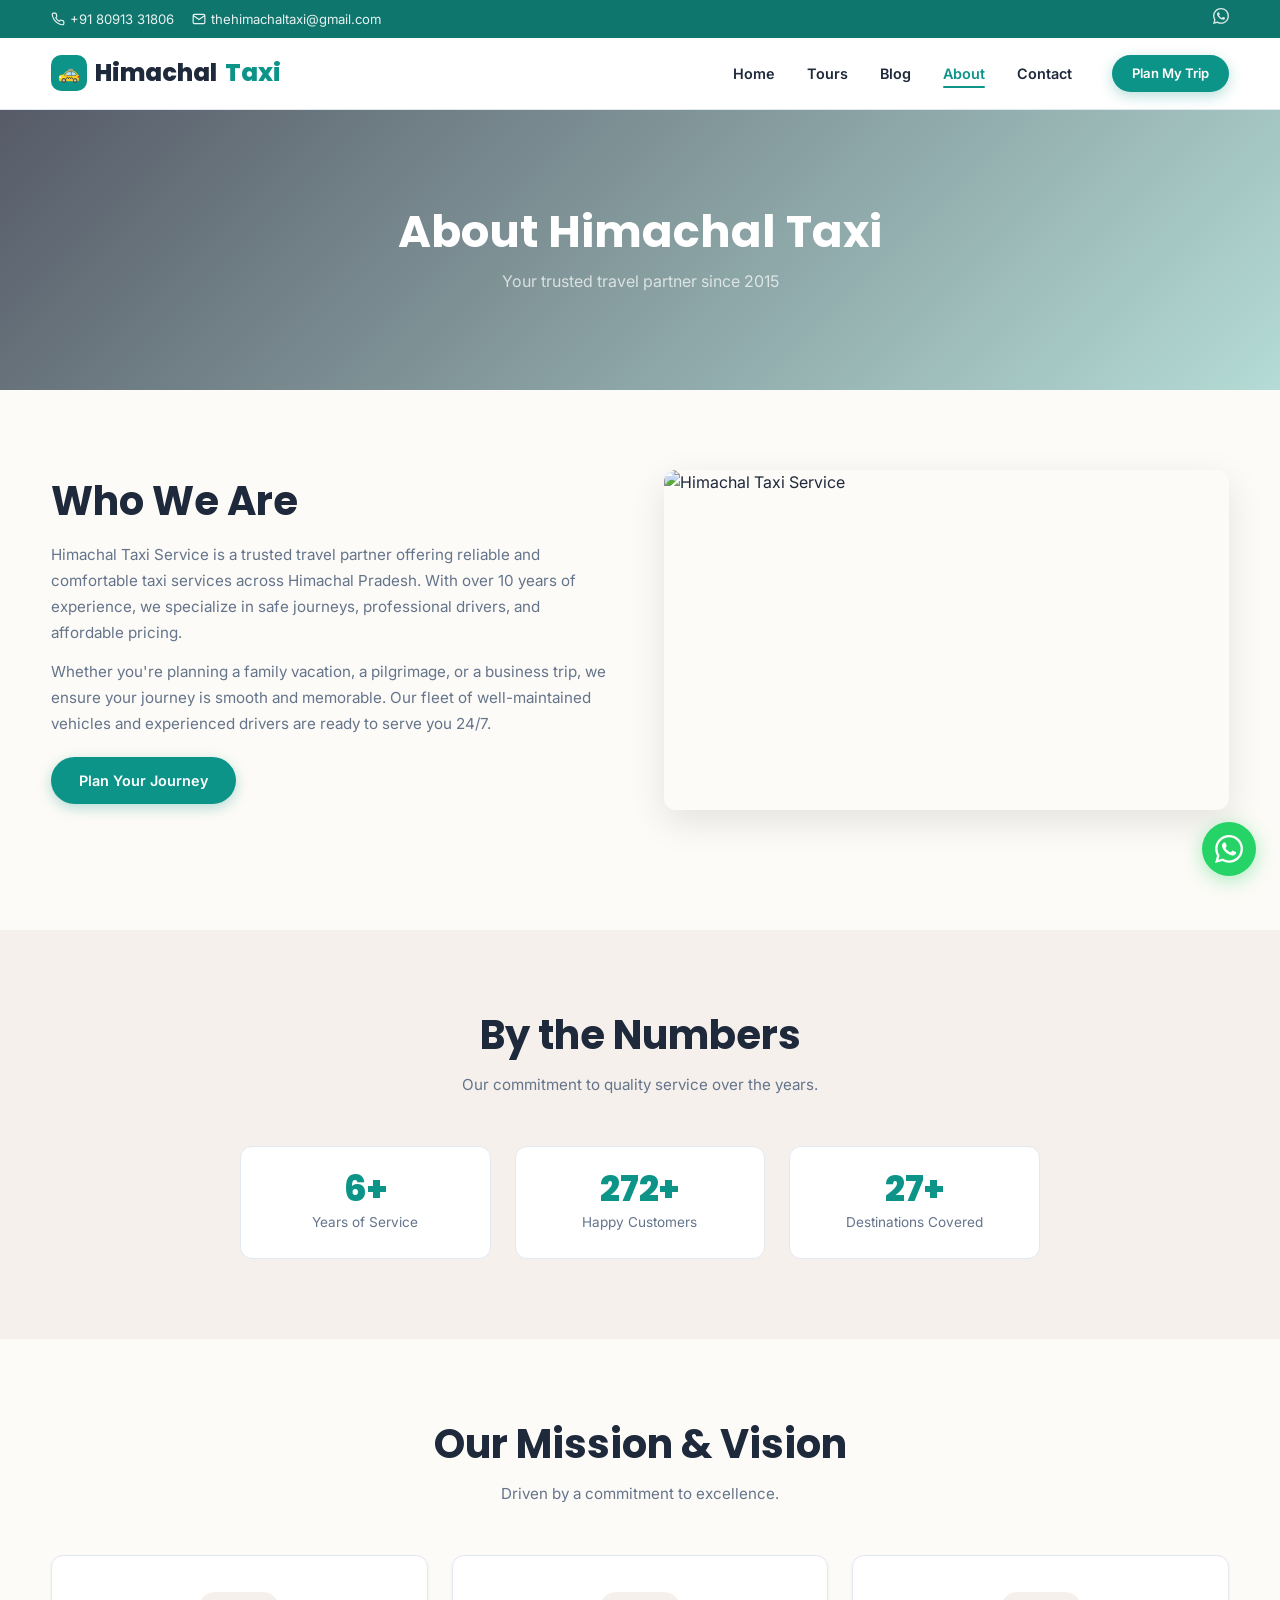
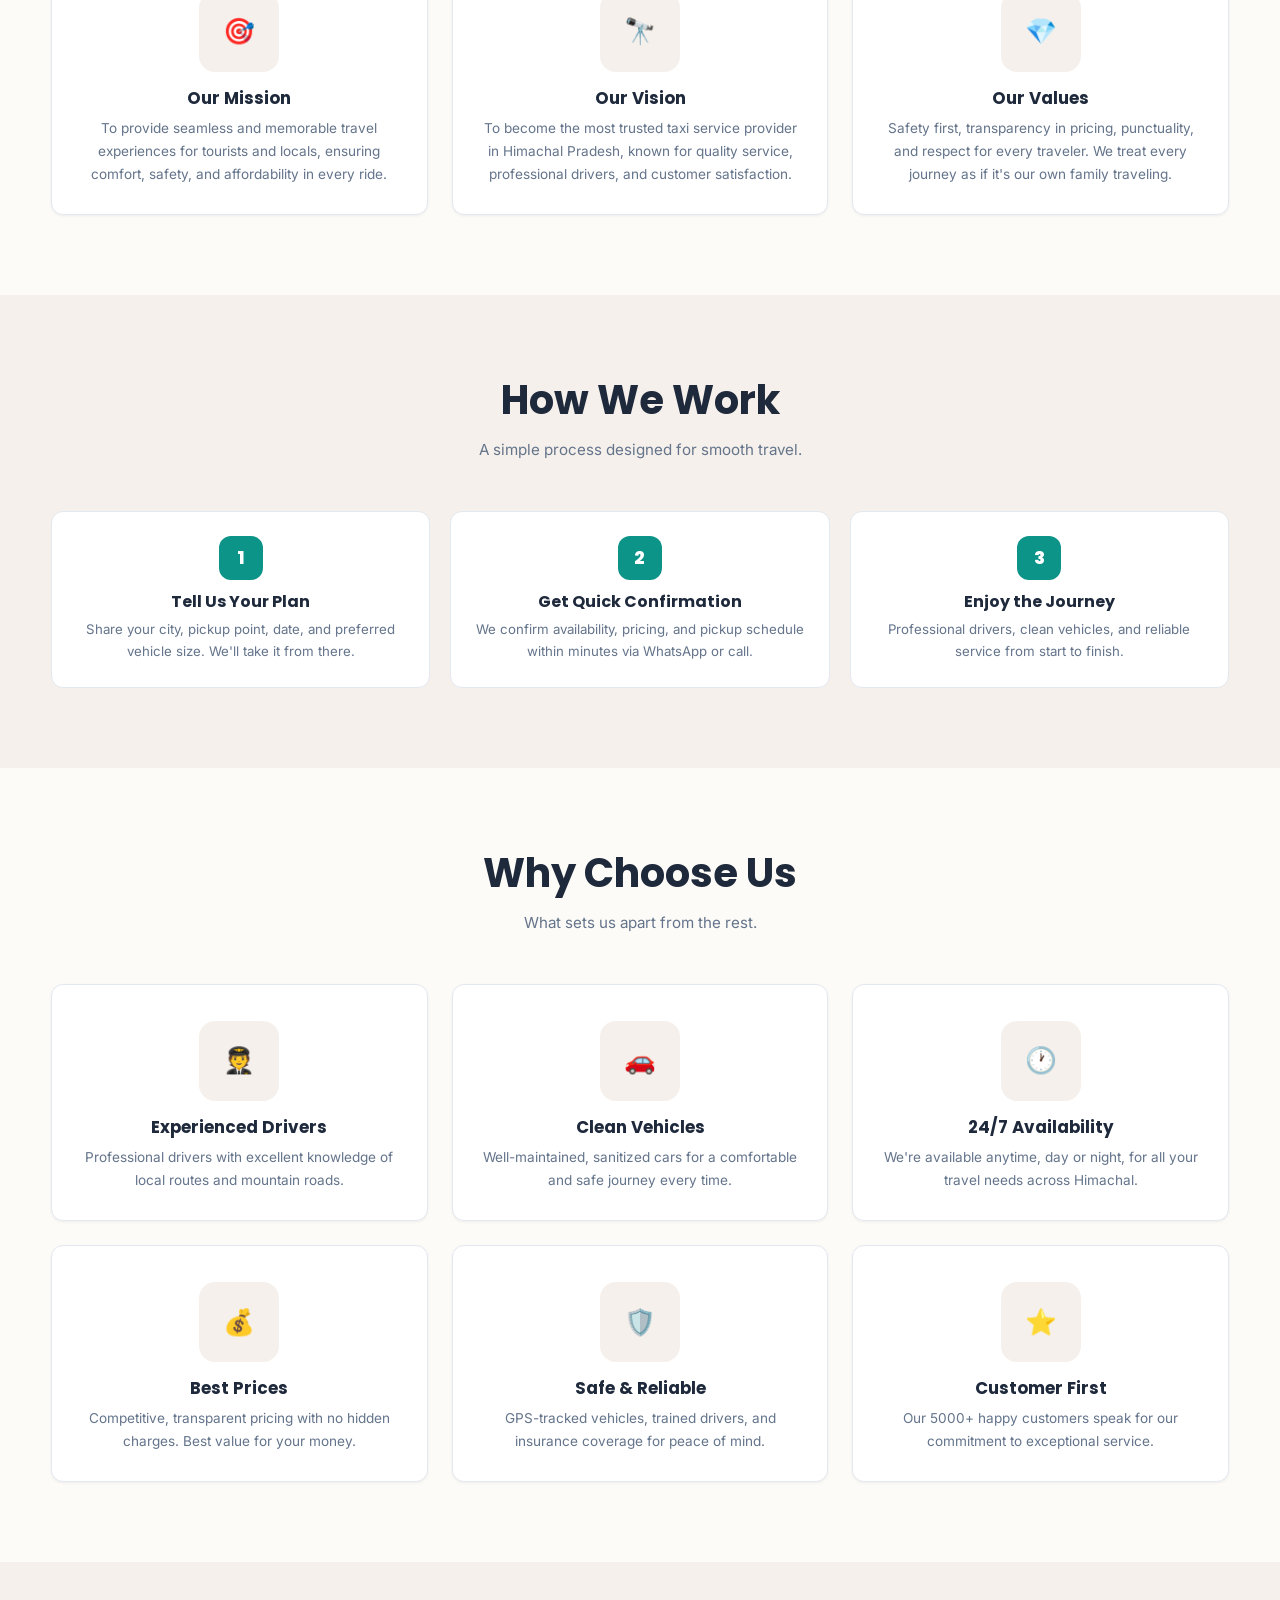
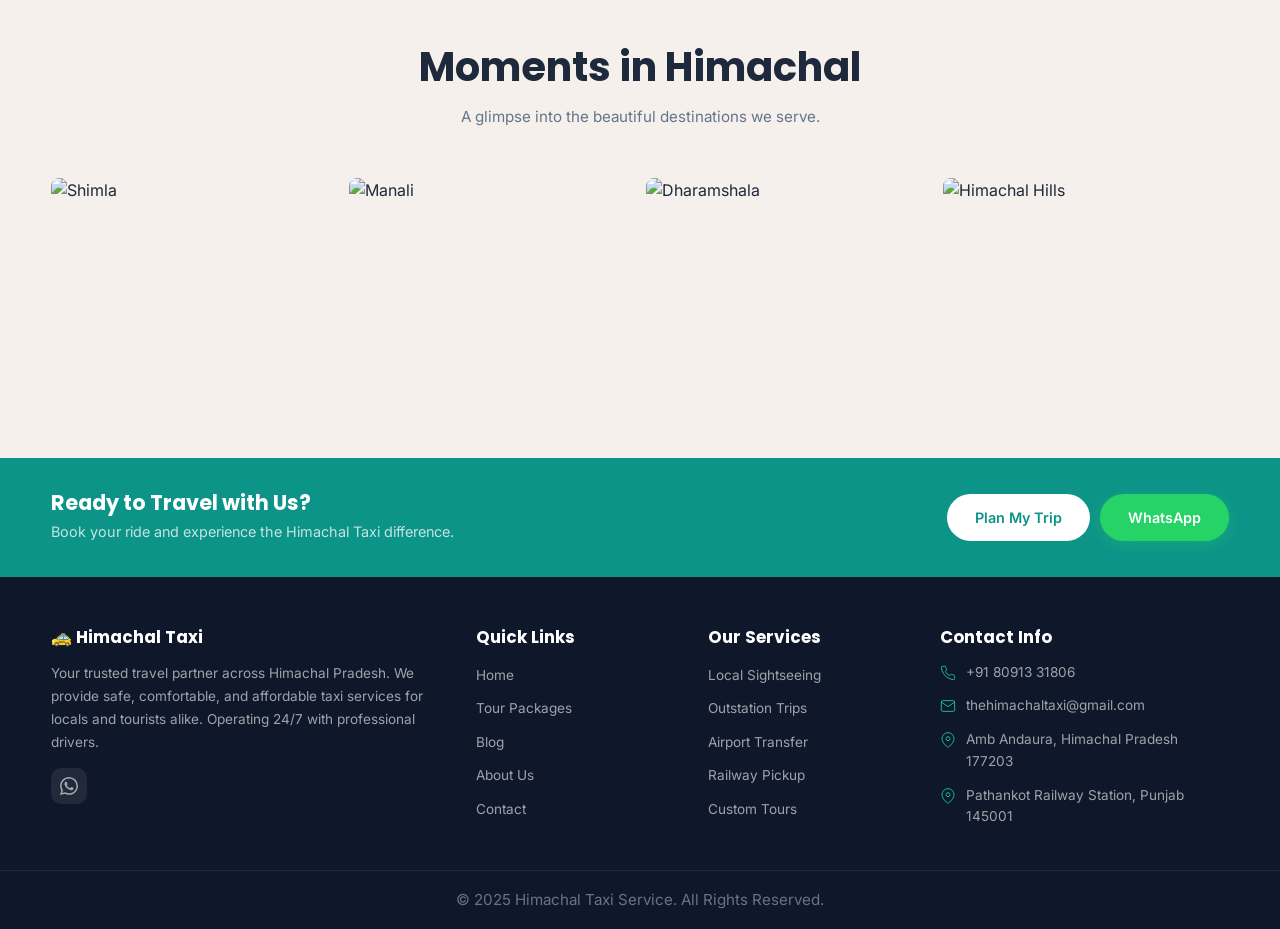
==== commit 5ced4098: "Updated website content and images" ====
--- a/about.html
+++ b/about.html
@@ -1,3 +1,4 @@
+<!DOCTYPE html>
 <html lang="en">
 <head>
     <meta charset="UTF-8">
@@ -17,7 +18,7 @@
         <div class="container">
             <div class="topbar-left">
                 <span><svg viewBox="0 0 24 24" style="width:14px;height:14px;fill:none;stroke:currentColor;stroke-width:2;"><path d="M22 16.92v3a2 2 0 0 1-2.18 2 19.79 19.79 0 0 1-8.63-3.07 19.5 19.5 0 0 1-6-6 19.79 19.79 0 0 1-3.07-8.67A2 2 0 0 1 4.11 2h3a2 2 0 0 1 2 1.72 12.84 12.84 0 0 0 .7 2.81 2 2 0 0 1-.45 2.11L8.09 9.91a16 16 0 0 0 6 6l1.27-1.27a2 2 0 0 1 2.11-.45 12.84 12.84 0 0 0 2.81.7A2 2 0 0 1 22 16.92z"/></svg> +91 80913 31806</span>
-                <span><svg viewBox="0 0 24 24" style="width:14px;height:14px;fill:none;stroke:currentColor;stroke-width:2;"><path d="M4 4h16c1.1 0 2 .9 2 2v12c0 1.1-.9 2-2 2H4c-1.1 0-2-.9-2-2V6c0-1.1.9-2 2-2z"/><polyline points="22,6 12,13 2,6"/></svg> booking@himachaltaxi.com</span>
+                <span><svg viewBox="0 0 24 24" style="width:14px;height:14px;fill:none;stroke:currentColor;stroke-width:2;"><path d="M4 4h16c1.1 0 2 .9 2 2v12c0 1.1-.9 2-2 2H4c-1.1 0-2-.9-2-2V6c0-1.1.9-2 2-2z"/><polyline points="22,6 12,13 2,6"/></svg> thehimachaltaxi@gmail.com</span>
             </div>
             <div class="topbar-right">
                 <a href="https://wa.me/918091331806" target="_blank" rel="noopener" aria-label="WhatsApp"><svg viewBox="0 0 24 24" fill="currentColor" style="width:16px;height:16px;"><path d="M17.472 14.382c-.297-.149-1.758-.867-2.03-.967-.273-.099-.471-.148-.67.15-.197.297-.767.966-.94 1.164-.173.199-.347.223-.644.075-.297-.15-1.255-.463-2.39-1.475-.883-.788-1.48-1.761-1.653-2.059-.173-.297-.018-.458.13-.606.134-.133.298-.347.446-.52.149-.174.198-.298.298-.497.099-.198.05-.371-.025-.52-.075-.149-.669-1.612-.916-2.207-.242-.579-.487-.5-.669-.51-.173-.008-.371-.01-.57-.01-.198 0-.52.074-.792.372-.272.297-1.04 1.016-1.04 2.479 0 1.462 1.065 2.875 1.213 3.074.149.198 2.096 3.2 5.077 4.487.709.306 1.262.489 1.694.625.712.227 1.36.195 1.871.118.571-.085 1.758-.719 2.006-1.413.248-.694.248-1.289.173-1.413-.074-.124-.272-.198-.57-.347m-5.421 7.403h-.004a9.87 9.87 0 01-5.031-1.378l-.361-.214-3.741.982.998-3.648-.235-.374a9.86 9.86 0 01-1.51-5.26c.001-5.45 4.436-9.884 9.888-9.884 2.64 0 5.122 1.03 6.988 2.898a9.825 9.825 0 012.893 6.994c-.003 5.45-4.437 9.884-9.885 9.884m8.413-18.297A11.815 11.815 0 0012.05 0C5.495 0 .16 5.335.157 11.892c0 2.096.547 4.142 1.588 5.945L.057 24l6.305-1.654a11.882 11.882 0 005.683 1.448h.005c6.554 0 11.89-5.335 11.893-11.893a11.821 11.821 0 00-3.48-8.413z"/></svg></a>
@@ -219,41 +220,65 @@
         </div>
     </section>
 
+    <!-- ==================== FOOTER ==================== -->
     <footer class="footer">
         <div class="container footer-grid">
             <div class="footer-col">
                 <h3>🚕 Himachal Taxi</h3>
-                <p>Reliable taxi service across Himachal Pradesh. Safe, comfortable, and affordable rides.</p>
+                <p>Your trusted travel partner across Himachal Pradesh. We provide safe, comfortable, and affordable taxi services for locals and tourists alike. Operating 24/7 with professional drivers.</p>
                 <div class="footer-social">
-                    <a href="https://wa.me/918091331806" target="_blank" rel="noopener" aria-label="WhatsApp"><svg viewBox="0 0 24 24" fill="currentColor"><path d="M17.472 14.382c-.297-.149-1.758-.867-2.03-.967-.273-.099-.471-.148-.67.15-.197.297-.767.966-.94 1.164-.173.199-.347.223-.644.075-.297-.15-1.255-.463-2.39-1.475-.883-.788-1.48-1.761-1.653-2.059-.173-.297-.018-.458.13-.606.134-.133.298-.347.446-.52.149-.174.198-.298.298-.497.099-.198.05-.371-.025-.52-.075-.149-.669-1.612-.916-2.207-.242-.579-.487-.5-.669-.51-.173-.008-.371-.01-.57-.01-.198 0-.52.074-.792.372-.272.297-1.04 1.016-1.04 2.479 0 1.462 1.065 2.875 1.213 3.074.149.198 2.096 3.2 5.077 4.487.709.306 1.262.489 1.694.625.712.227 1.36.195 1.871.118.571-.085 1.758-.719 2.006-1.413.248-.694.248-1.289.173-1.413-.074-.124-.272-.198-.57-.347m-5.421 7.403h-.004a9.87 9.87 0 01-5.031-1.378l-.361-.214-3.741.982.998-3.648-.235-.374a9.86 9.86 0 01-1.51-5.26c.001-5.45 4.436-9.884 9.888-9.884 2.64 0 5.122 1.03 6.988 2.898a9.825 9.825 0 012.893 6.994c-.003 5.45-4.437 9.884-9.885 9.884m8.413-18.297A11.815 11.815 0 0012.05 0C5.495 0 .16 5.335.157 11.892c0 2.096.547 4.142 1.588 5.945L.057 24l6.305-1.654a11.882 11.882 0 005.683 1.448h.005c6.554 0 11.89-5.335 11.893-11.893a11.821 11.821 0 00-3.48-8.413z"/></svg></a>
-                </div>
-            </div>
+                    <a href="https://wa.me/918091331806" target="_blank" rel="noopener" aria-label="WhatsApp">
+                        <svg viewBox="0 0 24 24" fill="currentColor"><path d="M17.472 14.382c-.297-.149-1.758-.867-2.03-.967-.273-.099-.471-.148-.67.15-.197.297-.767.966-.94 1.164-.173.199-.347.223-.644.075-.297-.15-1.255-.463-2.39-1.475-.883-.788-1.48-1.761-1.653-2.059-.173-.297-.018-.458.13-.606.134-.133.298-.347.446-.52.149-.174.198-.298.298-.497.099-.198.05-.371-.025-.52-.075-.149-.669-1.612-.916-2.207-.242-.579-.487-.5-.669-.51-.173-.008-.371-.01-.57-.01-.198 0-.52.074-.792.372-.272.297-1.04 1.016-1.04 2.479 0 1.462 1.065 2.875 1.213 3.074.149.198 2.096 3.2 5.077 4.487.709.306 1.262.489 1.694.625.712.227 1.36.195 1.871.118.571-.085 1.758-.719 2.006-1.413.248-.694.248-1.289.173-1.413-.074-.124-.272-.198-.57-.347m-5.421 7.403h-.004a9.87 9.87 0 01-5.031-1.378l-.361-.214-3.741.982.998-3.648-.235-.374a9.86 9.86 0 01-1.51-5.26c.001-5.45 4.436-9.884 9.888-9.884 2.64 0 5.122 1.03 6.988 2.898a9.825 9.825 0 012.893 6.994c-.003 5.45-4.437 9.884-9.885 9.884m8.413-18.297A11.815 11.815 0 0012.05 0C5.495 0 .16 5.335.157 11.892c0 2.096.547 4.142 1.588 5.945L.057 24l6.305-1.654a11.882 11.882 0 005.683 1.448h.005c6.554 0 11.89-5.335 11.893-11.893a11.821 11.821 0 00-3.48-8.413z"/></svg>
+                    </a>
+                </div>
+            </div>
+
             <div class="footer-col">
                 <h4>Quick Links</h4>
                 <ul>
                     <li><a href="index.html">Home</a></li>
-                    <li><a href="tours.html">Tours</a></li>
+                    <li><a href="tours.html">Tour Packages</a></li>
                     <li><a href="blog.html">Blog</a></li>
-                    <li><a href="about.html">About</a></li>
+                    <li><a href="about.html">About Us</a></li>
                     <li><a href="contact.html">Contact</a></li>
                 </ul>
             </div>
+
             <div class="footer-col">
-                <h4>Services</h4>
+                <h4>Our Services</h4>
                 <ul>
                     <li><a href="tours.html">Local Sightseeing</a></li>
                     <li><a href="tours.html">Outstation Trips</a></li>
                     <li><a href="tours.html">Airport Transfer</a></li>
                     <li><a href="tours.html">Railway Pickup</a></li>
+                    <li><a href="tours.html">Custom Tours</a></li>
                 </ul>
             </div>
+
             <div class="footer-col">
-                <h4>Contact</h4>
-                <div class="footer-contact-item"><svg viewBox="0 0 24 24"><path d="M22 16.92v3a2 2 0 0 1-2.18 2 19.79 19.79 0 0 1-8.63-3.07 19.5 19.5 0 0 1-6-6 19.79 19.79 0 0 1-3.07-8.67A2 2 0 0 1 4.11 2h3a2 2 0 0 1 2 1.72 12.84 12.84 0 0 0 .7 2.81 2 2 0 0 1-.45 2.11L8.09 9.91a16 16 0 0 0 6 6l1.27-1.27a2 2 0 0 1 2.11-.45 12.84 12.84 0 0 0 2.81.7A2 2 0 0 1 22 16.92z"/></svg><span>+91 80913 31806</span></div>
-                <div class="footer-contact-item"><svg viewBox="0 0 24 24"><path d="M4 4h16c1.1 0 2 .9 2 2v12c0 1.1-.9 2-2 2H4c-1.1 0-2-.9-2-2V6c0-1.1.9-2 2-2z"/><polyline points="22,6 12,13 2,6"/></svg><span>booking@himachaltaxi.com</span></div>
-            </div>
-        </div>
-        <div class="footer-bottom"><p>© 2025 Himachal Taxi Service. All Rights Reserved.</p></div>
+                <h4>Contact Info</h4>
+                <div class="footer-contact-item">
+                    <svg viewBox="0 0 24 24"><path d="M22 16.92v3a2 2 0 0 1-2.18 2 19.79 19.79 0 0 1-8.63-3.07 19.5 19.5 0 0 1-6-6 19.79 19.79 0 0 1-3.07-8.67A2 2 0 0 1 4.11 2h3a2 2 0 0 1 2 1.72 12.84 12.84 0 0 0 .7 2.81 2 2 0 0 1-.45 2.11L8.09 9.91a16 16 0 0 0 6 6l1.27-1.27a2 2 0 0 1 2.11-.45 12.84 12.84 0 0 0 2.81.7A2 2 0 0 1 22 16.92z"/></svg>
+                    <span>+91 80913 31806</span>
+                </div>
+                <div class="footer-contact-item">
+                    <svg viewBox="0 0 24 24"><path d="M4 4h16c1.1 0 2 .9 2 2v12c0 1.1-.9 2-2 2H4c-1.1 0-2-.9-2-2V6c0-1.1.9-2 2-2z"/><polyline points="22,6 12,13 2,6"/></svg>
+                    <span>thehimachaltaxi@gmail.com</span>
+                </div>
+                <div class="footer-contact-item">
+                    <svg viewBox="0 0 24 24"><path d="M21 10c0 7-9 13-9 13s-9-6-9-13a9 9 0 0 1 18 0z"/><circle cx="12" cy="10" r="3"/></svg>
+                    <span>Amb Andaura, Himachal Pradesh 177203</span>
+                </div>
+                <div class="footer-contact-item">
+                    <svg viewBox="0 0 24 24"><path d="M21 10c0 7-9 13-9 13s-9-6-9-13a9 9 0 0 1 18 0z"/><circle cx="12" cy="10" r="3"/></svg>
+                    <span>Pathankot Railway Station, Punjab 145001</span>
+                </div>
+            </div>
+        </div>
+
+        <div class="footer-bottom">
+            <p>© 2025 Himachal Taxi Service. All Rights Reserved.</p>
+        </div>
     </footer>
 
     <div class="modal-overlay" id="planTripModal">
@@ -312,3 +337,4 @@
     <script src="js/main.js"></script>
 </body>
 </html>
+
--- a/css/style.css
+++ b/css/style.css
@@ -286,9 +286,9 @@
 }
 
 .nav-links a {
-    font-size: 0.88rem;
-    font-weight: 500;
-    color: var(--text-muted);
+    font-size: 0.9rem;
+    font-weight: 600;
+    color: var(--text-dark);
     transition: var(--transition);
     position: relative;
     padding: 4px 0;
@@ -320,6 +320,7 @@
     padding: 8px 20px;
     font-size: 0.82rem;
     margin-left: 8px;
+    color: var(--white) !important;
 }
 
 .hamburger {
@@ -388,6 +389,7 @@
 .mobile-nav-content .btn {
     margin-top: 20px;
     text-align: center;
+    color: var(--white) !important;
 }
 
 .mobile-nav-close {
@@ -602,8 +604,8 @@
 }
 
 .service-icon {
-    width: 60px;
-    height: 60px;
+    width: 80px;
+    height: 80px;
     background: var(--accent-bg);
     border-radius: 16px;
     display: flex;
@@ -612,6 +614,18 @@
     margin: 0 auto 16px;
     font-size: 1.6rem;
     transition: var(--transition);
+    overflow: hidden;
+}
+
+.service-icon img {
+    width: 100%;
+    height: 100%;
+    object-fit: cover;
+    transition: transform 0.5s ease;
+}
+
+.service-card:hover .service-icon img {
+    transform: scale(1.1);
 }
 
 .service-card:hover .service-icon {
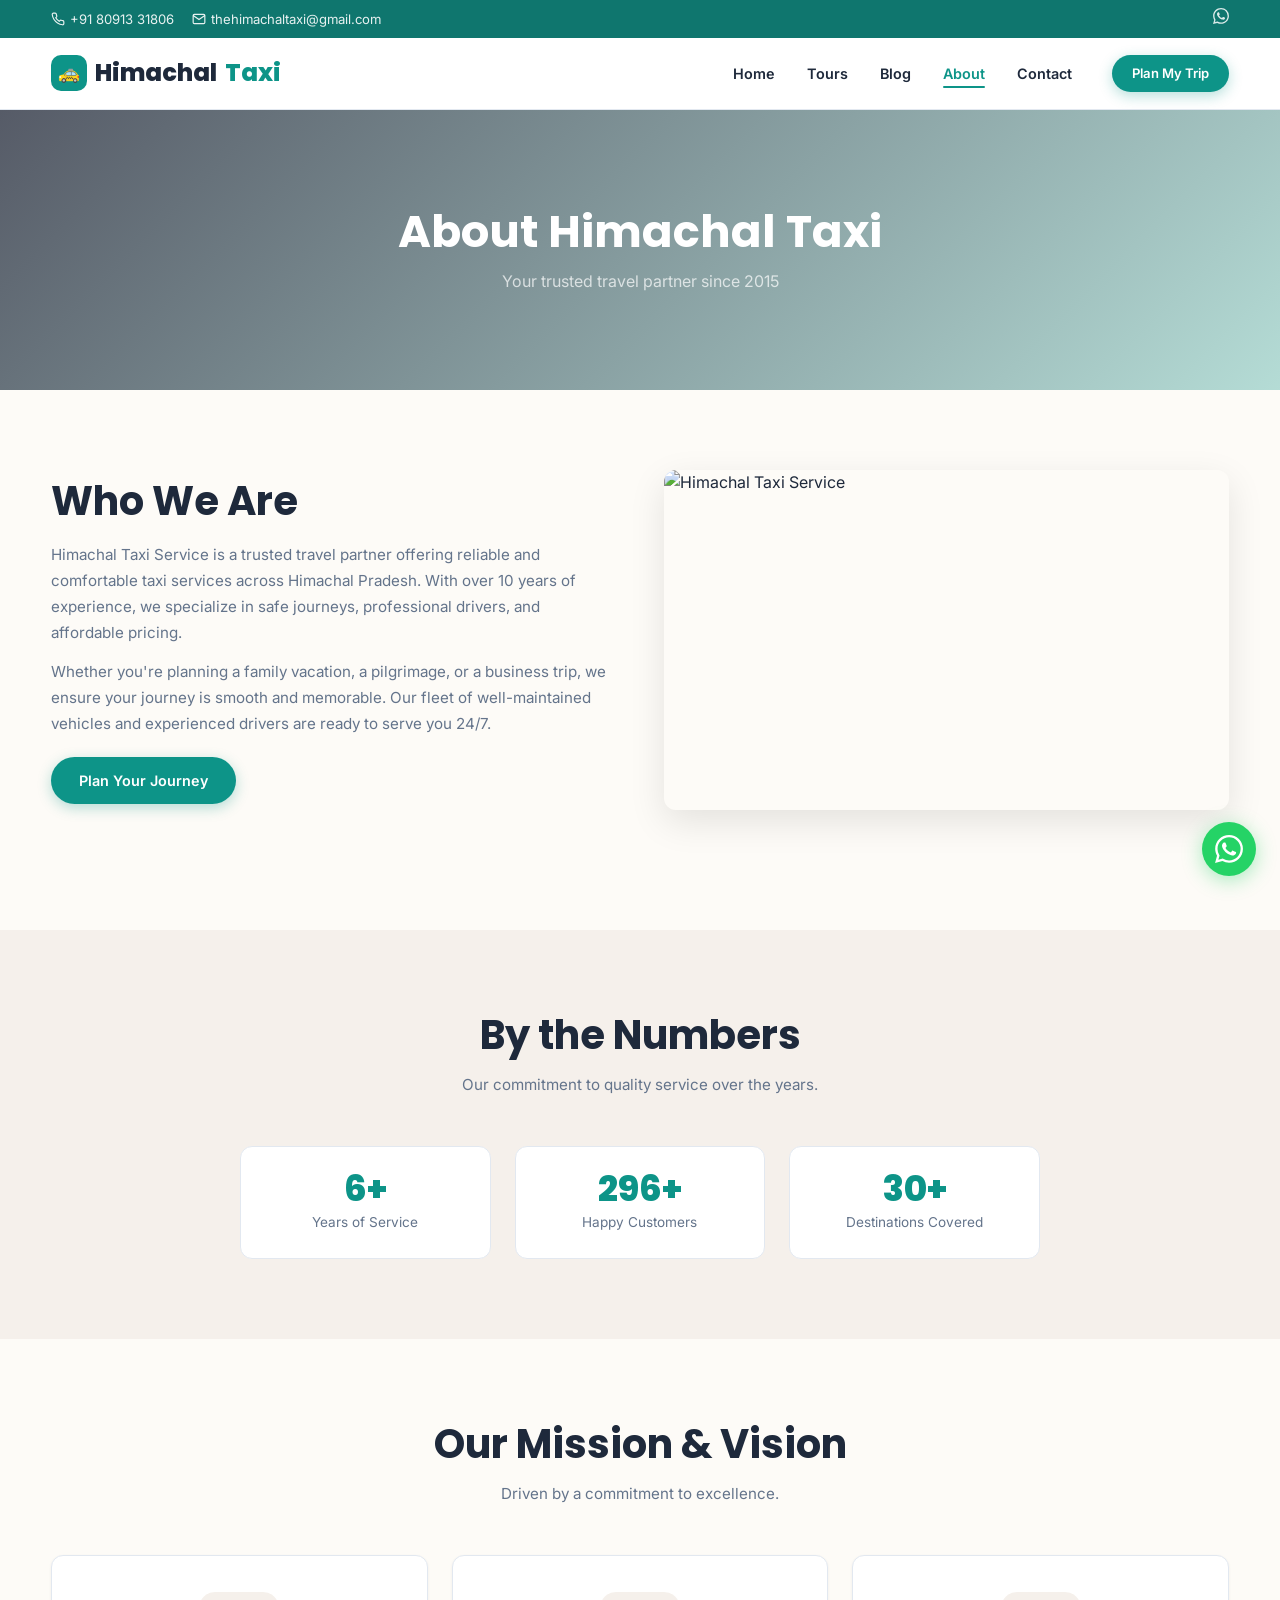
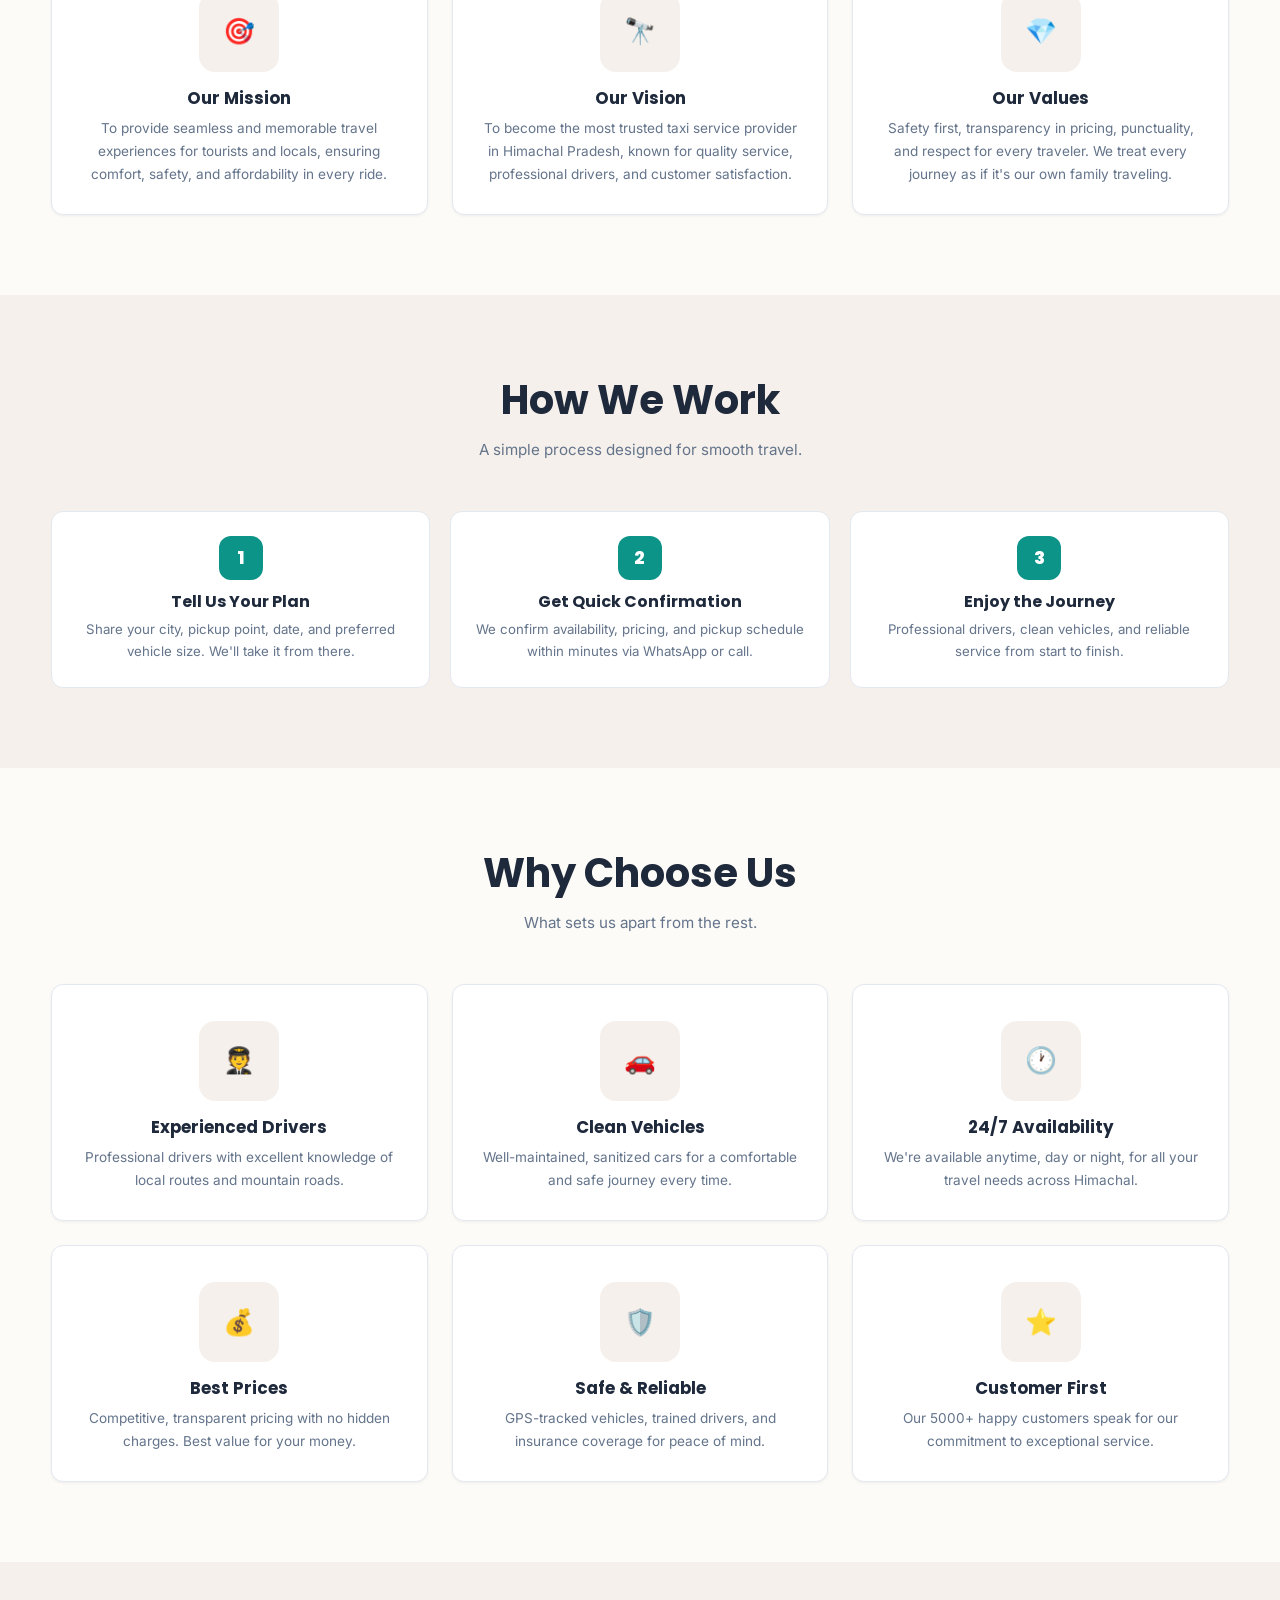
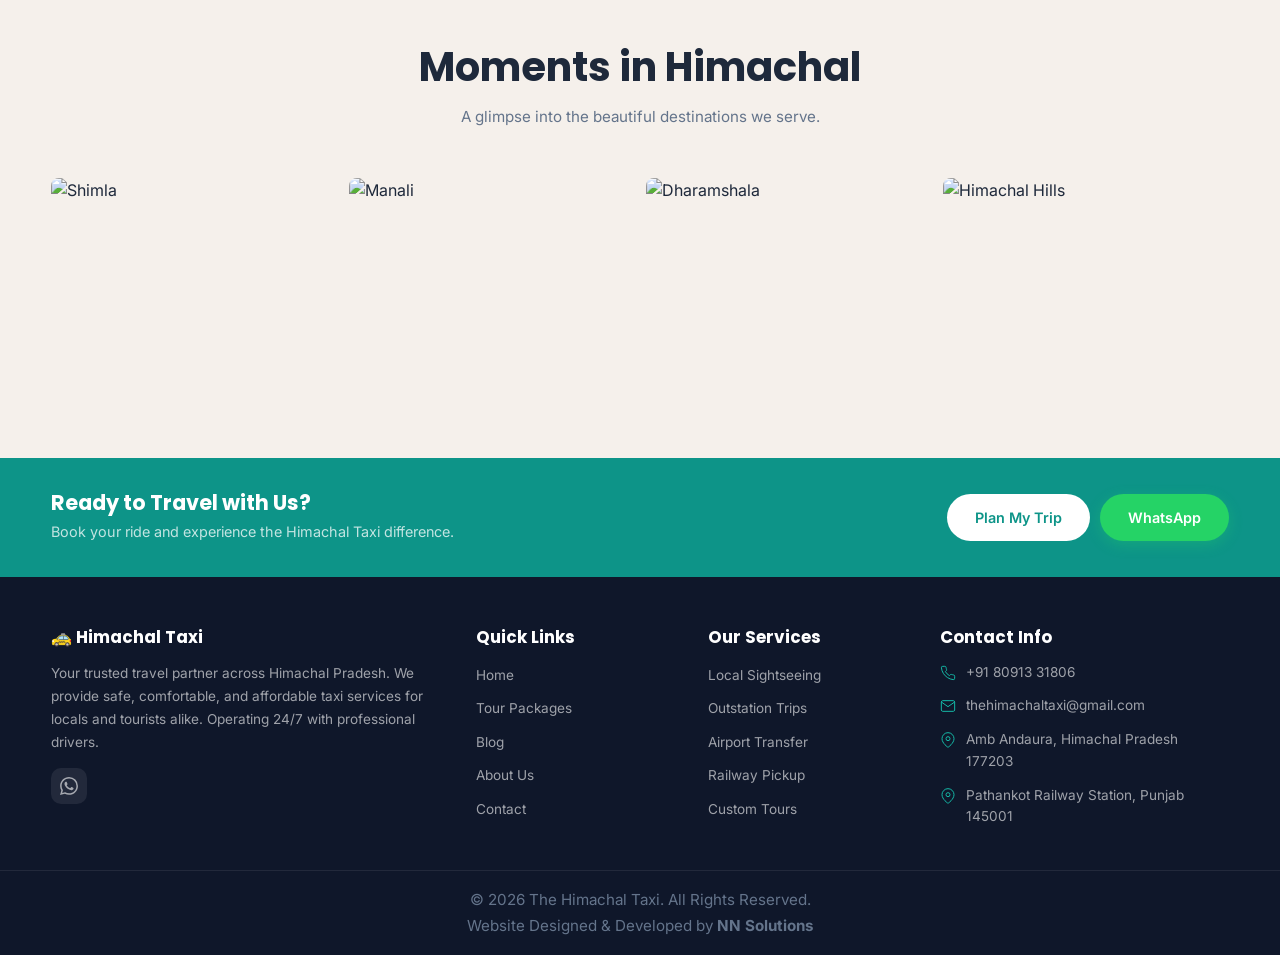
==== commit 3b99fc93: "Updated website content and images" ====
--- a/about.html
+++ b/about.html
@@ -277,7 +277,8 @@
         </div>
 
         <div class="footer-bottom">
-            <p>© 2025 Himachal Taxi Service. All Rights Reserved.</p>
+           <p>&copy; 2026 The Himachal Taxi. All Rights Reserved.</p>
+<p>Website Designed & Developed by <strong>NN Solutions</strong></p>
         </div>
     </footer>
 
--- a/css/style.css
+++ b/css/style.css
@@ -1756,6 +1756,15 @@
 .gap-1 { gap: 10px; }
 .gap-2 { gap: 20px; }
 
+/* --- Body no-scroll (used by mobile nav & modal) --- */
+body.no-scroll {
+    overflow: hidden;
+    position: fixed;
+    width: 100%;
+    top: 0;
+    left: 0;
+}
+
 /* ============================================
    RESPONSIVE
    ============================================ */
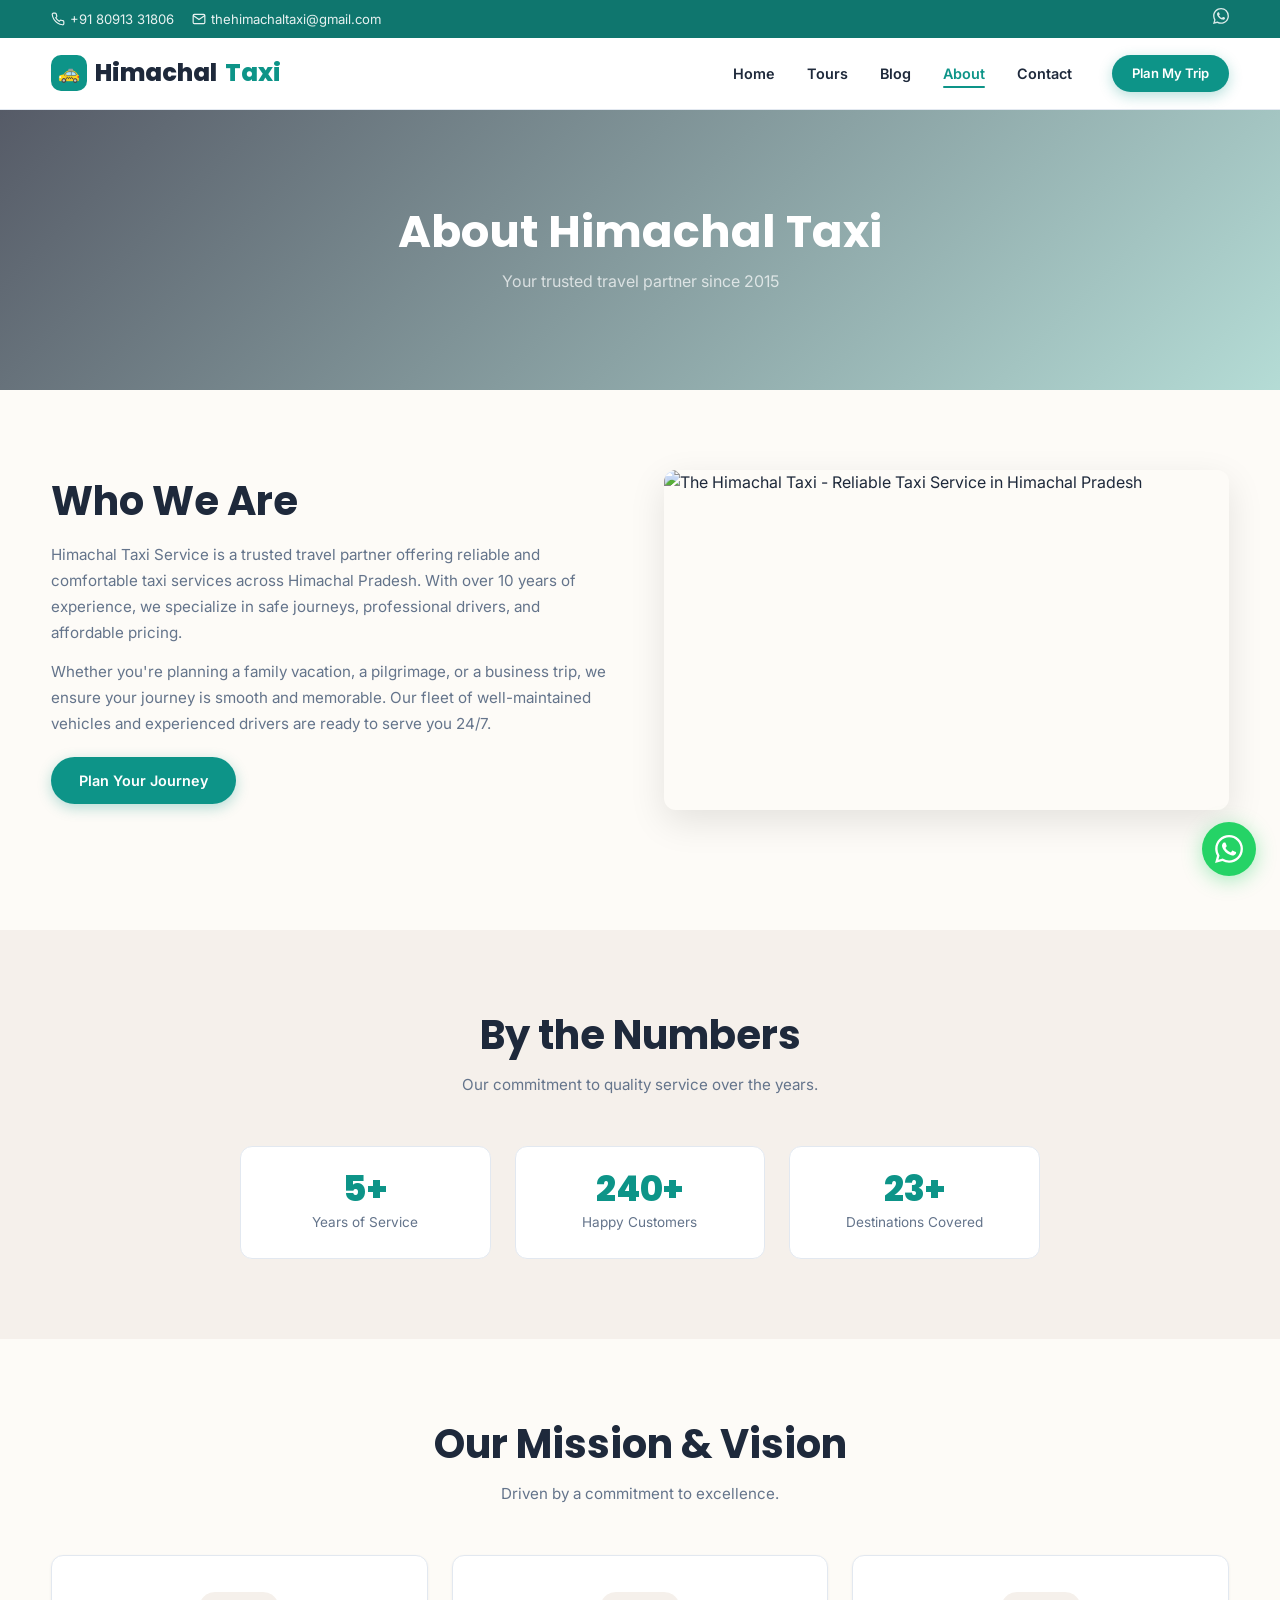
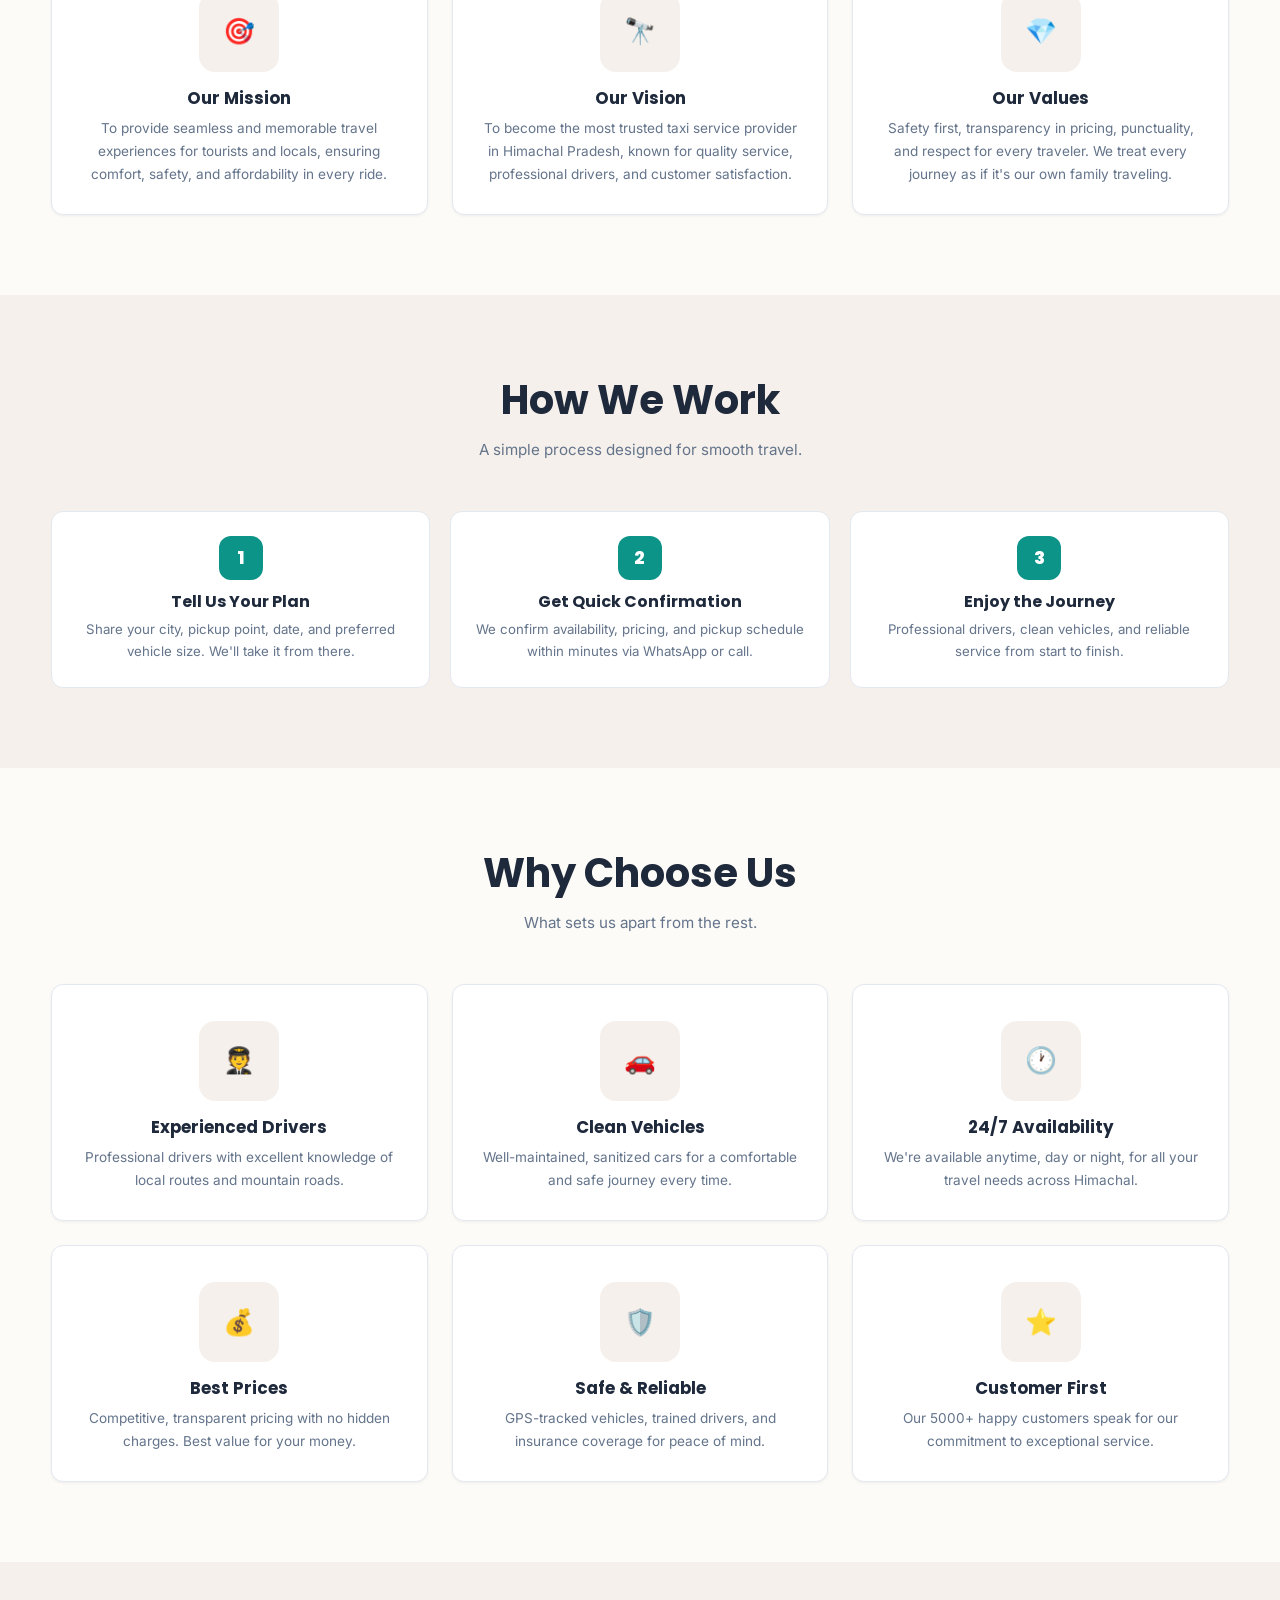
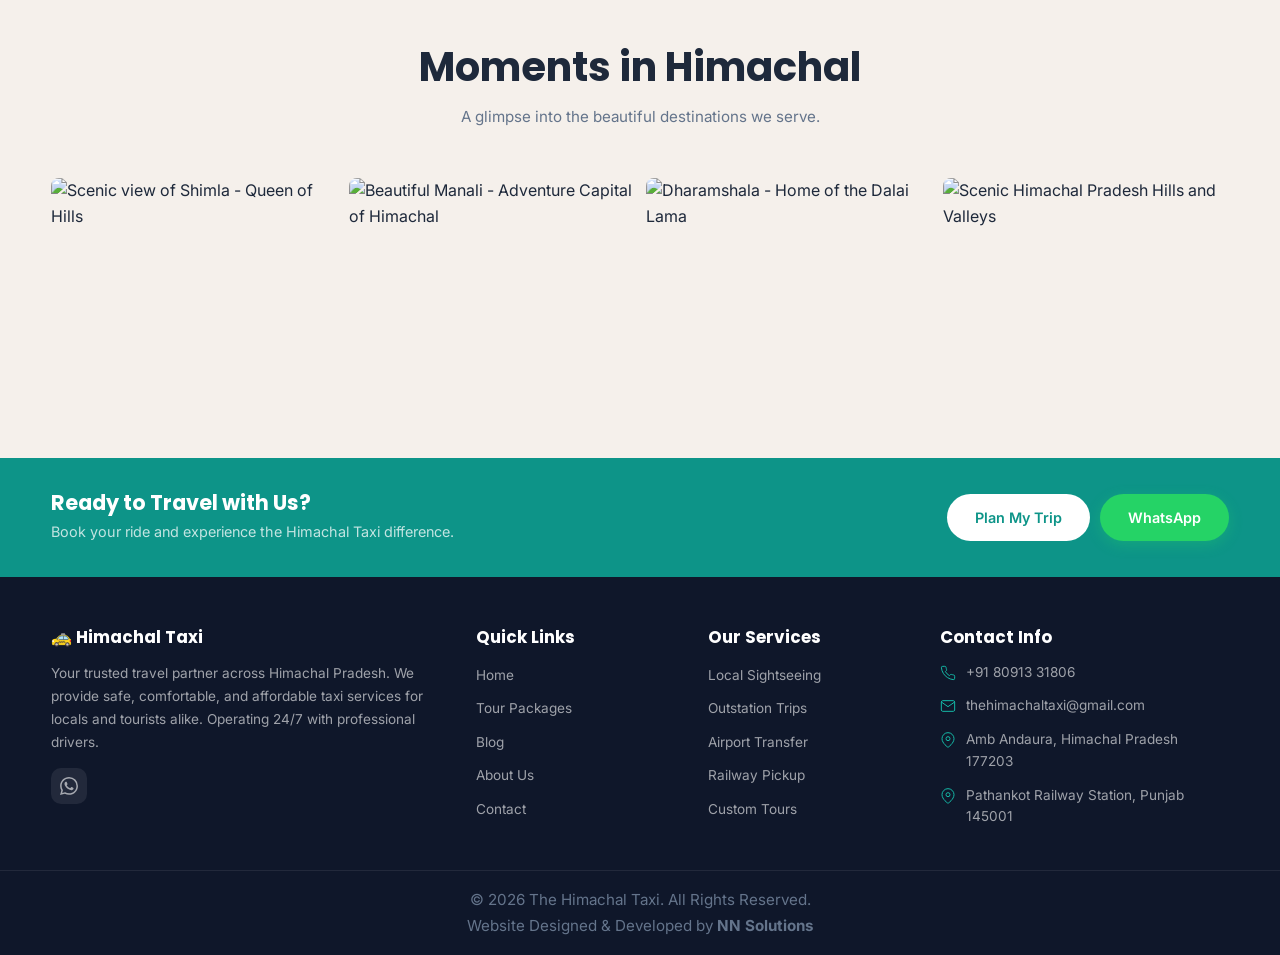
==== commit de216799: "new changes" ====
--- a/about.html
+++ b/about.html
@@ -5,11 +5,21 @@
     <meta name="viewport" content="width=device-width, initial-scale=1.0">
     <title>About Us — Himachal Taxi Service | Trusted Travel Partner</title>
     <meta name="description" content="Learn about Himachal Taxi Service — 10+ years of reliable taxi service in Himachal Pradesh. Professional drivers, clean vehicles, 24/7 availability.">
+    <meta name="author" content="N & N Innovations">
+    <meta name="theme-color" content="#f97316">
     <meta name="robots" content="index, follow">
-    <link rel="canonical" href="https://himachaltaxi.com/about.html">
-    <meta property="og:title" content="About Himachal Taxi Service">
-    <meta property="og:description" content="Trusted taxi service in Himachal Pradesh for over 10 years.">
-    <meta property="og:image" content="images/hero-1.jpeg">
+<link rel="canonical" href="https://thehimachaltaxi.com/about.html">
+    <meta property="og:title" content="About Us — The Himachal Taxi | Trusted Travel Partner">
+    <meta property="og:description" content="Learn about The Himachal Taxi — 10+ years of reliable taxi service in Himachal Pradesh. Professional drivers, clean vehicles, 24/7 availability.">
+    <meta property="og:url" content="https://thehimachaltaxi.com/about.html">
+    <meta property="og:type" content="website">
+    <meta property="og:image" content="https://thehimachaltaxi.com/images/hero-1.jpeg">
+    <meta property="og:image:width" content="1200">
+    <meta property="og:image:height" content="630">
+    <meta name="twitter:card" content="summary_large_image">
+    <meta name="twitter:title" content="About Us — The Himachal Taxi | Trusted Travel Partner">
+    <meta name="twitter:description" content="Learn about The Himachal Taxi — 10+ years of reliable taxi service in Himachal Pradesh. Professional drivers, clean vehicles, 24/7 availability.">
+    <meta name="twitter:image" content="https://thehimachaltaxi.com/images/hero-1.jpeg">
     <link rel="stylesheet" href="css/style.css">
     <link rel="stylesheet" href="https://unpkg.com/aos@2.3.1/dist/aos.css">
 </head>
@@ -53,7 +63,7 @@
         </div>
     </div>
 
-    <section class="inner-hero" style="background-image: url('images/hero-1.jpeg');">
+<section class="inner-hero" style="background-image: url('https://thehimachaltaxi.com/images/hero-1.jpeg');">
         <div class="inner-hero-content" data-aos="fade-up">
             <h1>About Himachal Taxi</h1>
             <p>Your trusted travel partner since 2015</p>
@@ -70,7 +80,7 @@
                     <a href="#" class="btn btn-primary mt-2" data-open-modal>Plan Your Journey</a>
                 </div>
                 <div class="about-image" data-aos="fade-left">
-                    <img src="images/hero-1.jpeg" alt="Himachal Taxi Service">
+                    <img src="https://thehimachaltaxi.com/images/hero-1.jpeg" alt="The Himachal Taxi - Reliable Taxi Service in Himachal Pradesh">
                 </div>
             </div>
         </div>
@@ -199,10 +209,10 @@
                 <p>A glimpse into the beautiful destinations we serve.</p>
             </div>
             <div class="gallery-grid">
-                <div class="gallery-item"><img src="images/shimla.jpeg" alt="Shimla" loading="lazy"></div>
-                <div class="gallery-item"><img src="images/manali.jpeg" alt="Manali" loading="lazy"></div>
-                <div class="gallery-item"><img src="images/dharamshala.jpeg" alt="Dharamshala" loading="lazy"></div>
-                <div class="gallery-item"><img src="images/local.jpeg" alt="Himachal Hills" loading="lazy"></div>
+                <div class="gallery-item"><img src="https://thehimachaltaxi.com/images/shimla.jpeg" alt="Scenic view of Shimla - Queen of Hills" loading="lazy"></div>
+                <div class="gallery-item"><img src="https://thehimachaltaxi.com/images/manali.jpeg" alt="Beautiful Manali - Adventure Capital of Himachal" loading="lazy"></div>
+                <div class="gallery-item"><img src="https://thehimachaltaxi.com/images/dharamshala.jpeg" alt="Dharamshala - Home of the Dalai Lama" loading="lazy"></div>
+                <div class="gallery-item"><img src="https://thehimachaltaxi.com/images/local.jpeg" alt="Scenic Himachal Pradesh Hills and Valleys" loading="lazy"></div>
             </div>
         </div>
     </section>
--- a/css/style.css
+++ b/css/style.css
@@ -442,7 +442,7 @@
     );
 }
 
-.hero-content {
+.hero-content {  
     position: relative;
     z-index: 2;
     max-width: 620px;
@@ -1882,8 +1882,18 @@
         padding: 20px;
     }
 
+    .modal-overlay {
+        align-items: flex-start;
+        padding: 10px;
+        overflow-y: auto;
+    }
+
     .modal {
-        padding: 28px 20px 24px;
+        padding: 32px 16px 24px;
+        max-height: 98vh;
+        overflow-y: auto;
+        margin-top: 10px;
+        border-radius: var(--radius-md);
     }
 
     .stats-grid {
@@ -1963,6 +1973,8 @@
 
     .modal {
         padding: 24px 16px 20px;
+        max-height: 96vh;
+        overflow-y: auto;
     }
 }
 
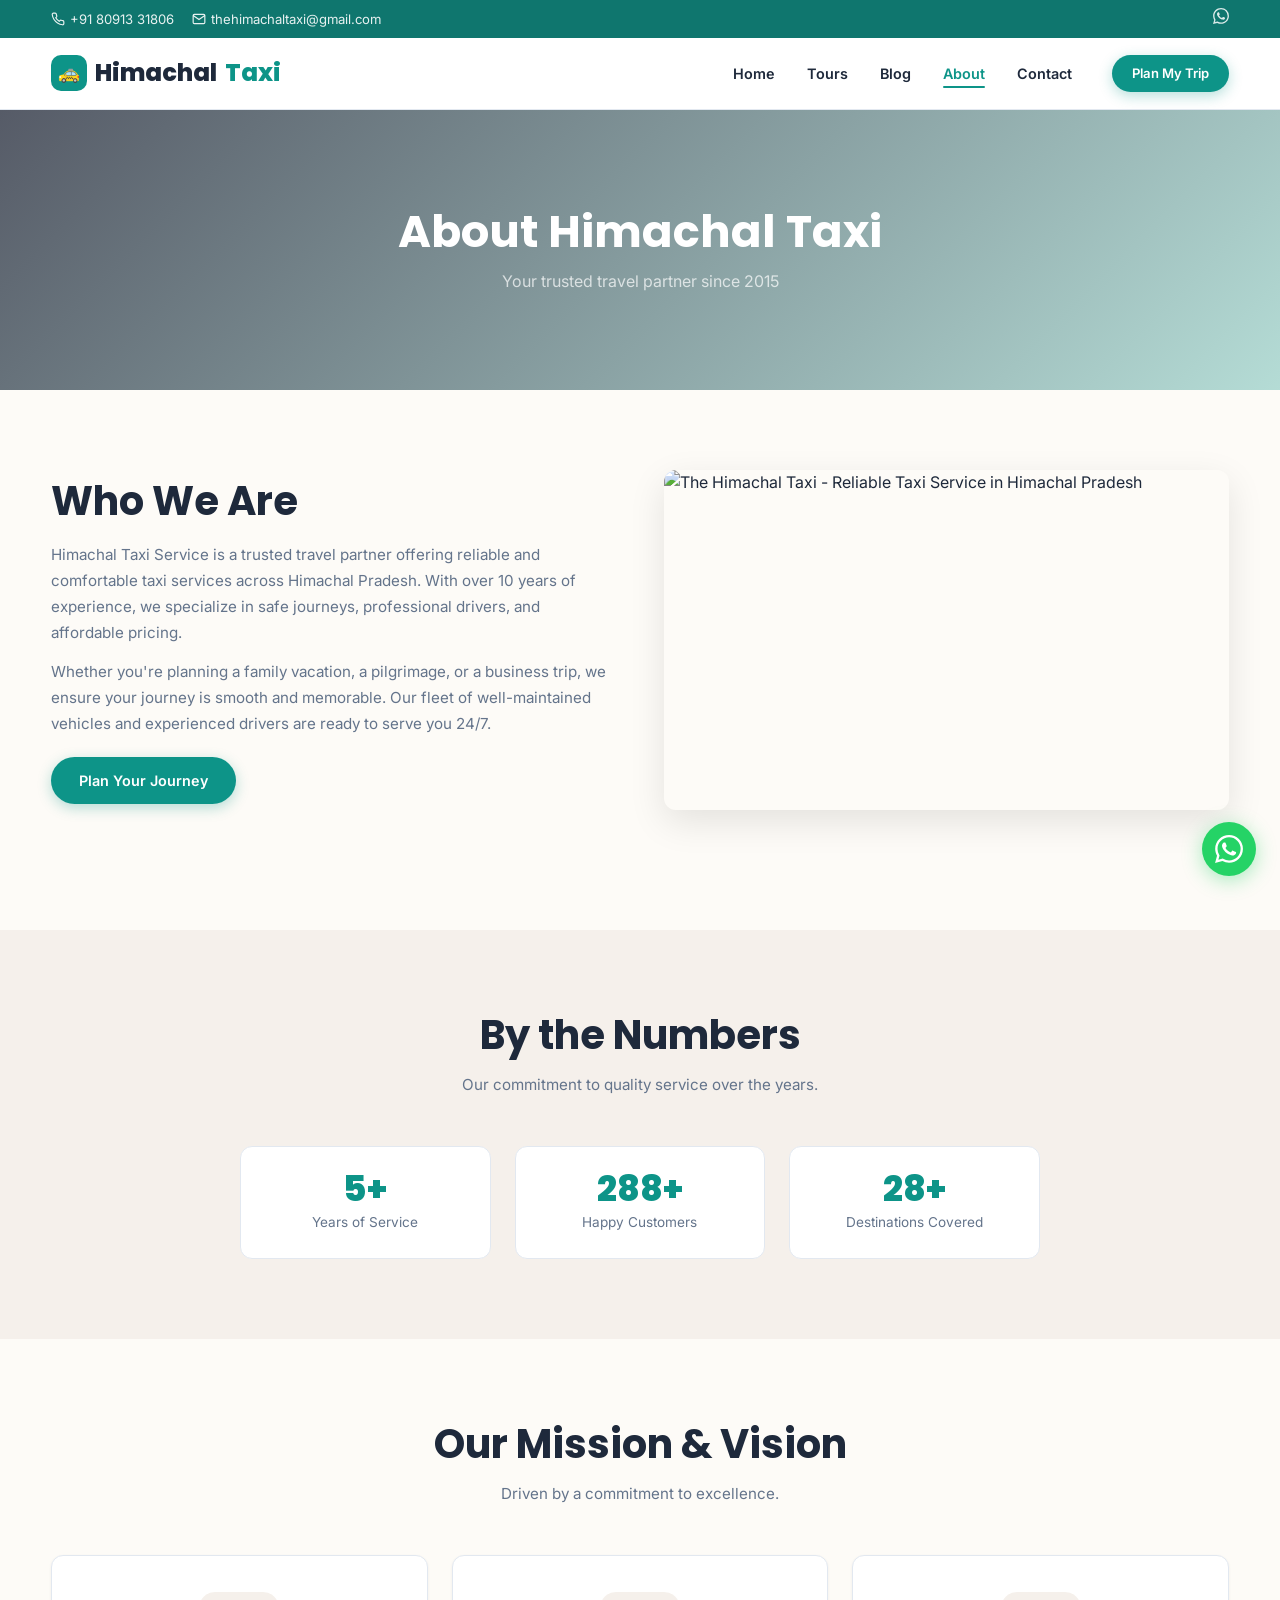
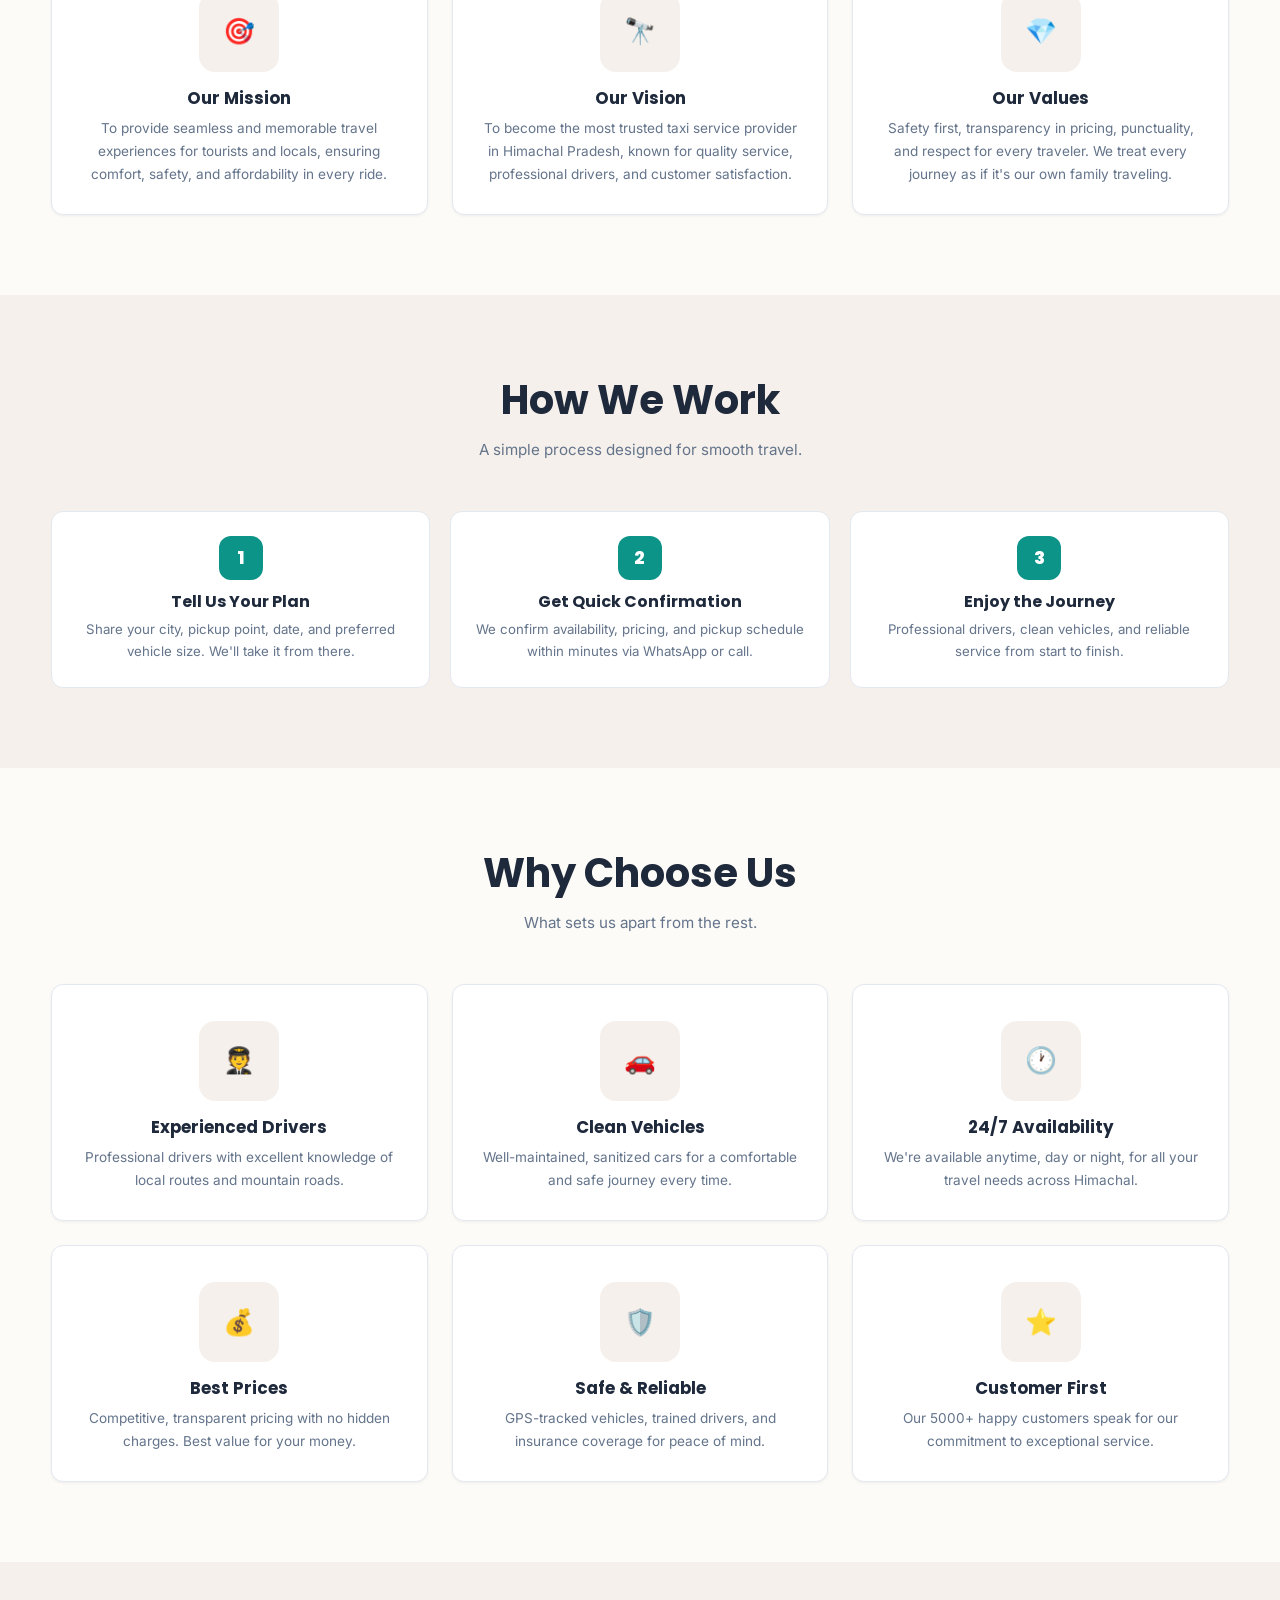
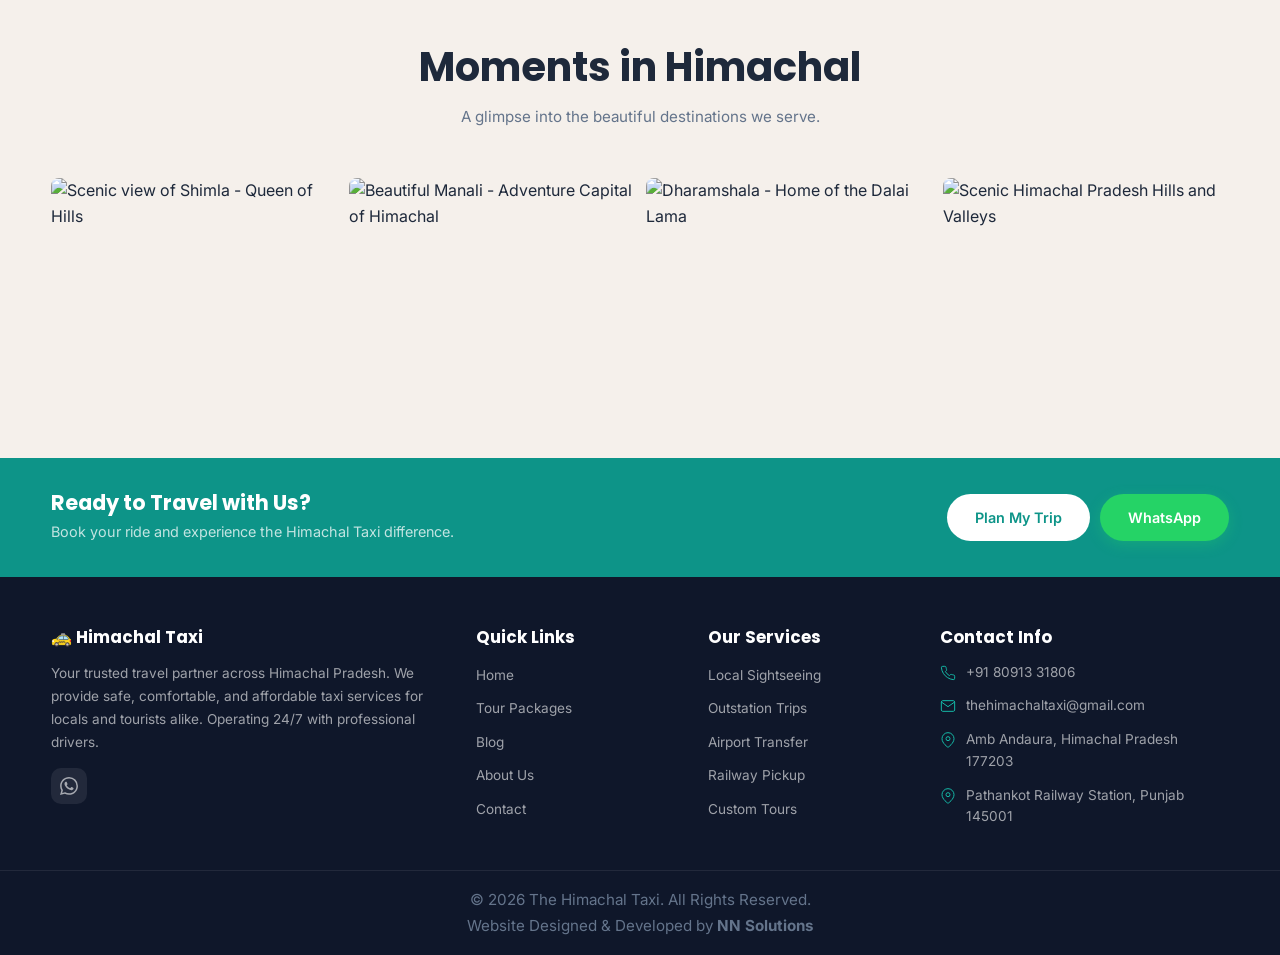
==== commit 49d76d05: "gtm changes" ====
--- a/about.html
+++ b/about.html
@@ -1,6 +1,16 @@
 <!DOCTYPE html>
 <html lang="en">
 <head>
+
+<!-- Google Tag Manager -->
+<script>
+(function(w,d,s,l,i){w[l]=w[l]||[];w[l].push({'gtm.start':
+new Date().getTime(),event:'gtm.js'});var f=d.getElementsByTagName(s)[0],
+j=d.createElement(s),dl=l!='dataLayer'?'&l='+l:'';j.async=true;j.src=
+'https://www.googletagmanager.com/gtm.js?id='+i+dl;f.parentNode.insertBefore(j,f);
+})(window,document,'script','dataLayer','GTM-M659ZJ63');</script>
+<!-- End Google Tag Manager -->
+
     <meta charset="UTF-8">
     <meta name="viewport" content="width=device-width, initial-scale=1.0">
     <title>About Us — Himachal Taxi Service | Trusted Travel Partner</title>
@@ -24,6 +34,12 @@
     <link rel="stylesheet" href="https://unpkg.com/aos@2.3.1/dist/aos.css">
 </head>
 <body>
+
+<!-- Google Tag Manager (noscript) -->
+<noscript><iframe src="https://www.googletagmanager.com/ns.html?id=GTM-M659ZJ63"
+height="0" width="0" style="display:none;visibility:hidden"></iframe></noscript>
+<!-- End Google Tag Manager (noscript) -->
+
     <header class="topbar">
         <div class="container">
             <div class="topbar-left">
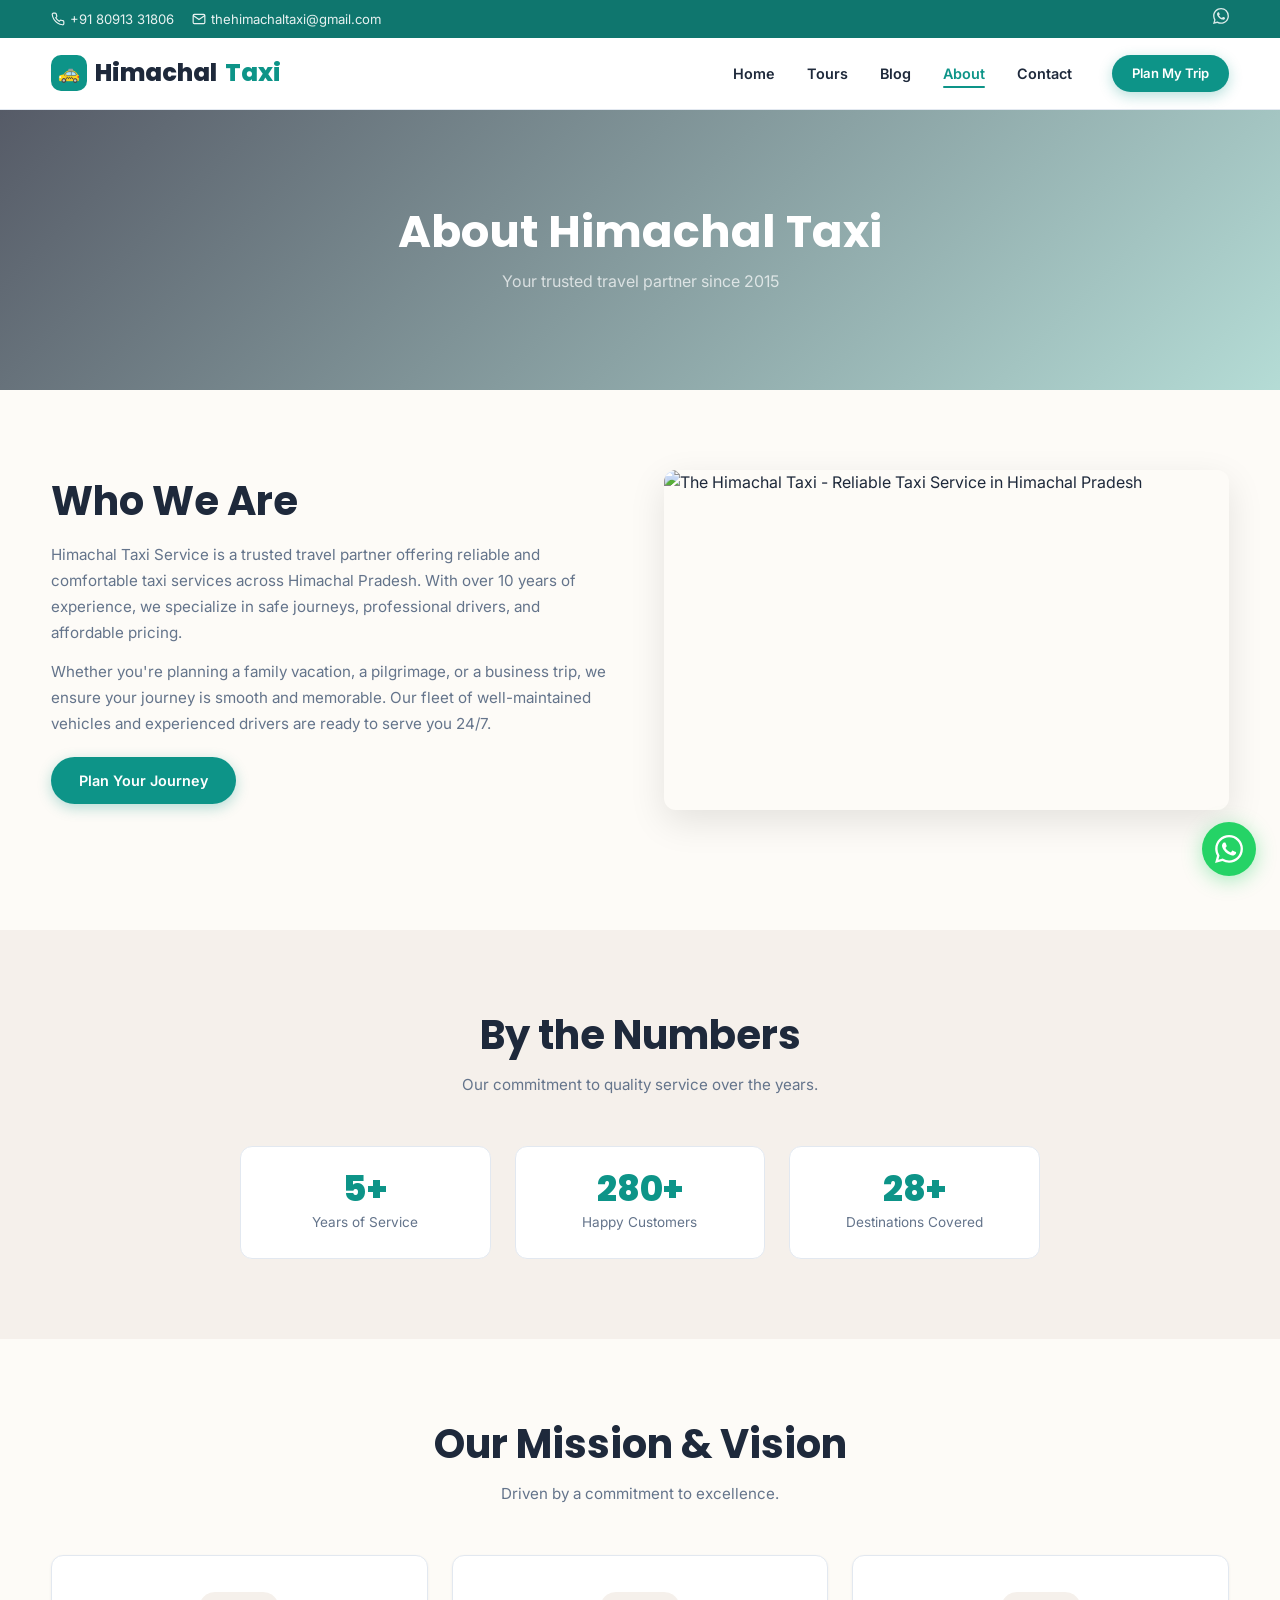
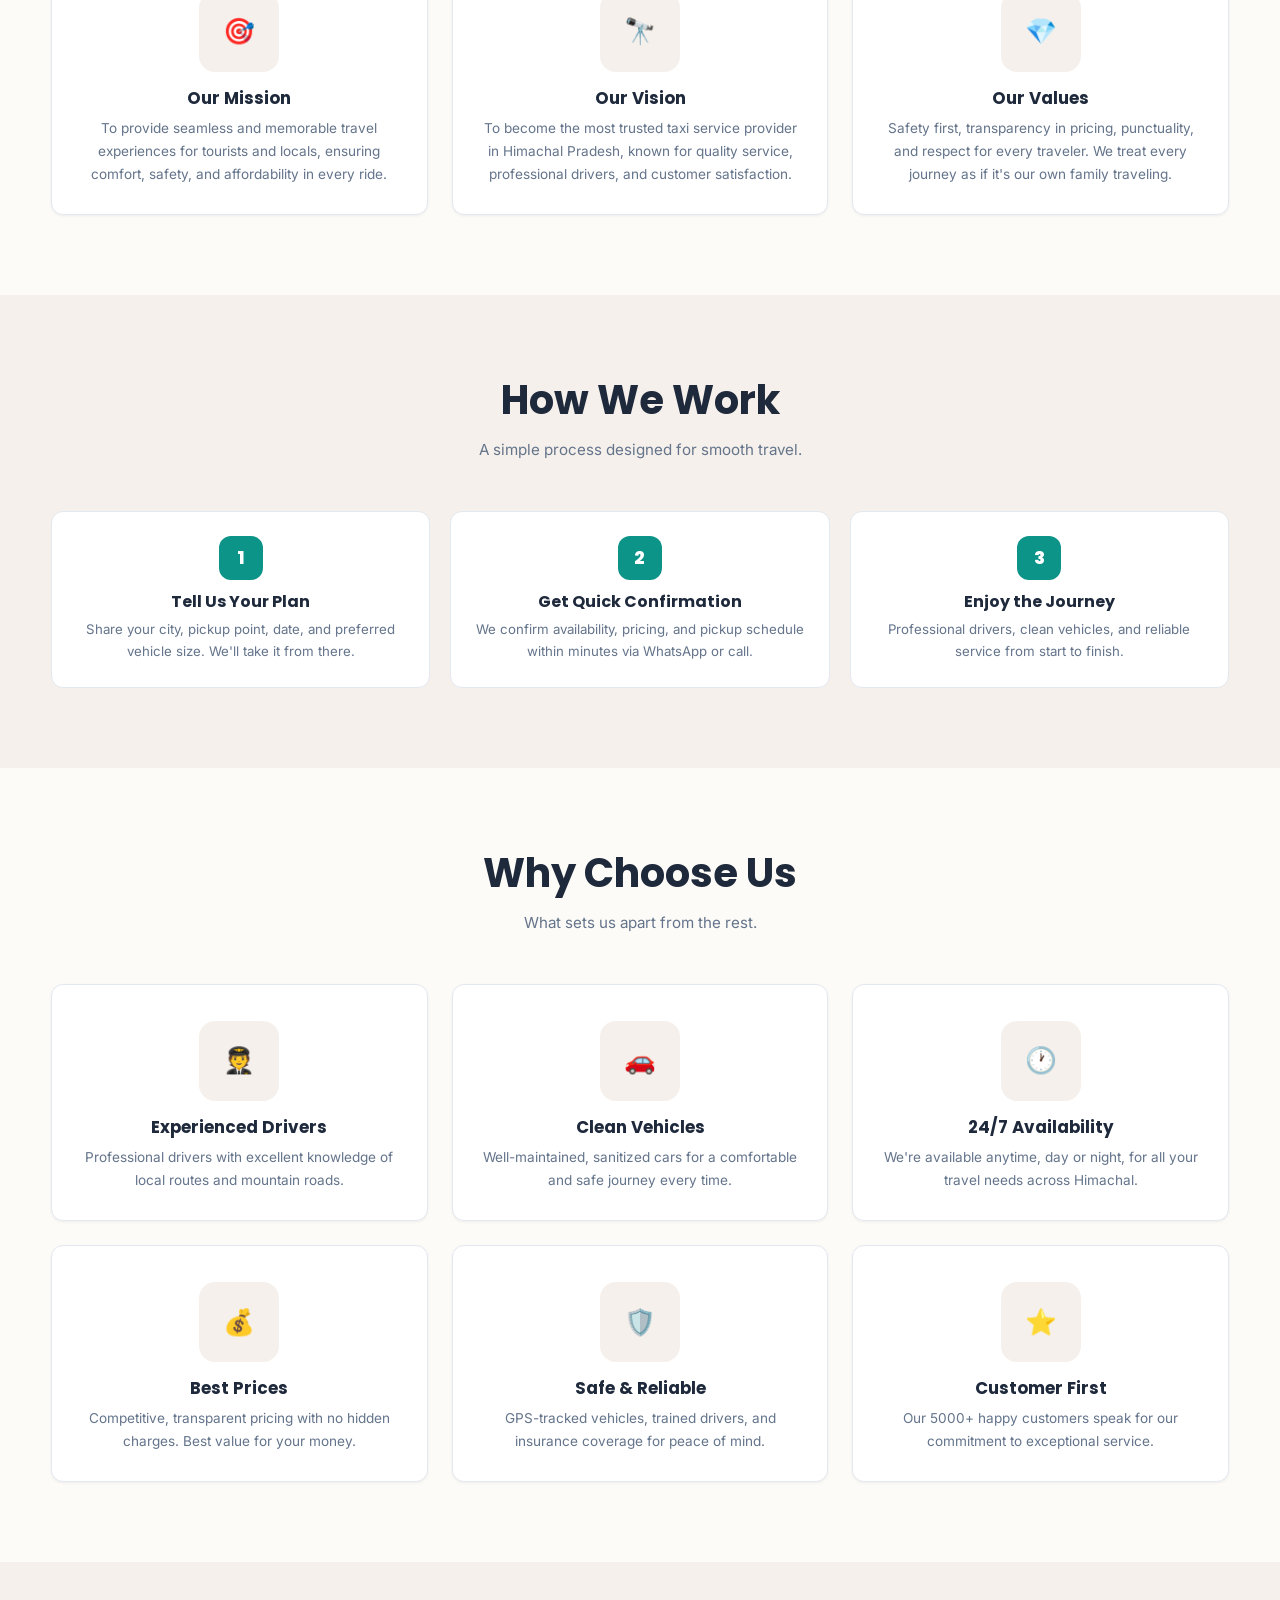
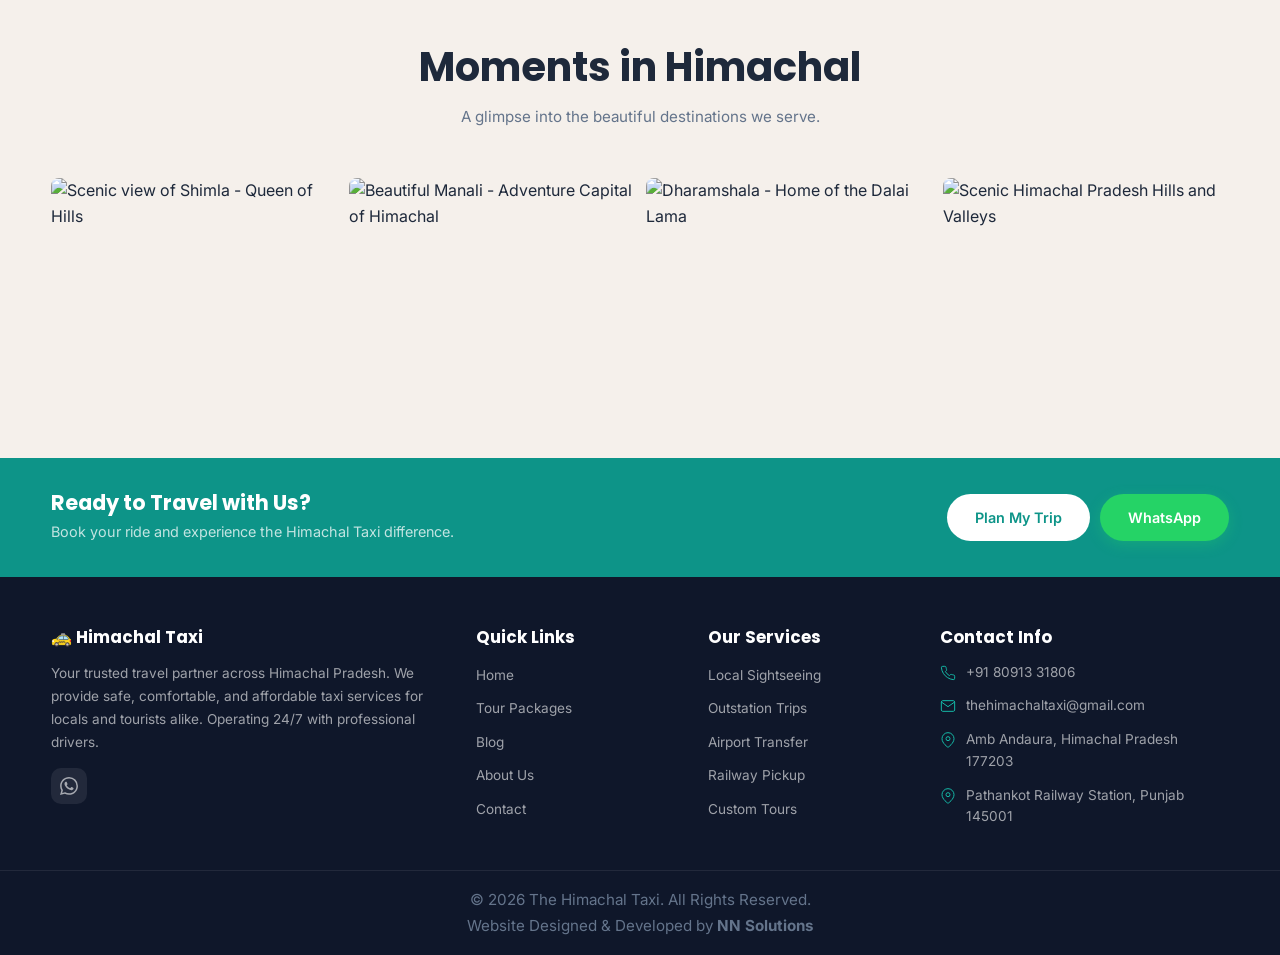
==== commit 301465a9: "gtm changes" ====
--- a/about.html
+++ b/about.html
@@ -1,14 +1,12 @@
 <!DOCTYPE html>
 <html lang="en">
 <head>
-
 <!-- Google Tag Manager -->
-<script>
-(function(w,d,s,l,i){w[l]=w[l]||[];w[l].push({'gtm.start':
+<script>(function(w,d,s,l,i){w[l]=w[l]||[];w[l].push({'gtm.start':
 new Date().getTime(),event:'gtm.js'});var f=d.getElementsByTagName(s)[0],
 j=d.createElement(s),dl=l!='dataLayer'?'&l='+l:'';j.async=true;j.src=
 'https://www.googletagmanager.com/gtm.js?id='+i+dl;f.parentNode.insertBefore(j,f);
-})(window,document,'script','dataLayer','GTM-M659ZJ63');</script>
+})(window,document,'script','dataLayer','GTM-WJX42XPB');</script>
 <!-- End Google Tag Manager -->
 
     <meta charset="UTF-8">
@@ -36,7 +34,7 @@
 <body>
 
 <!-- Google Tag Manager (noscript) -->
-<noscript><iframe src="https://www.googletagmanager.com/ns.html?id=GTM-M659ZJ63"
+<noscript><iframe src="https://www.googletagmanager.com/ns.html?id=GTM-WJX42XPB"
 height="0" width="0" style="display:none;visibility:hidden"></iframe></noscript>
 <!-- End Google Tag Manager (noscript) -->
 
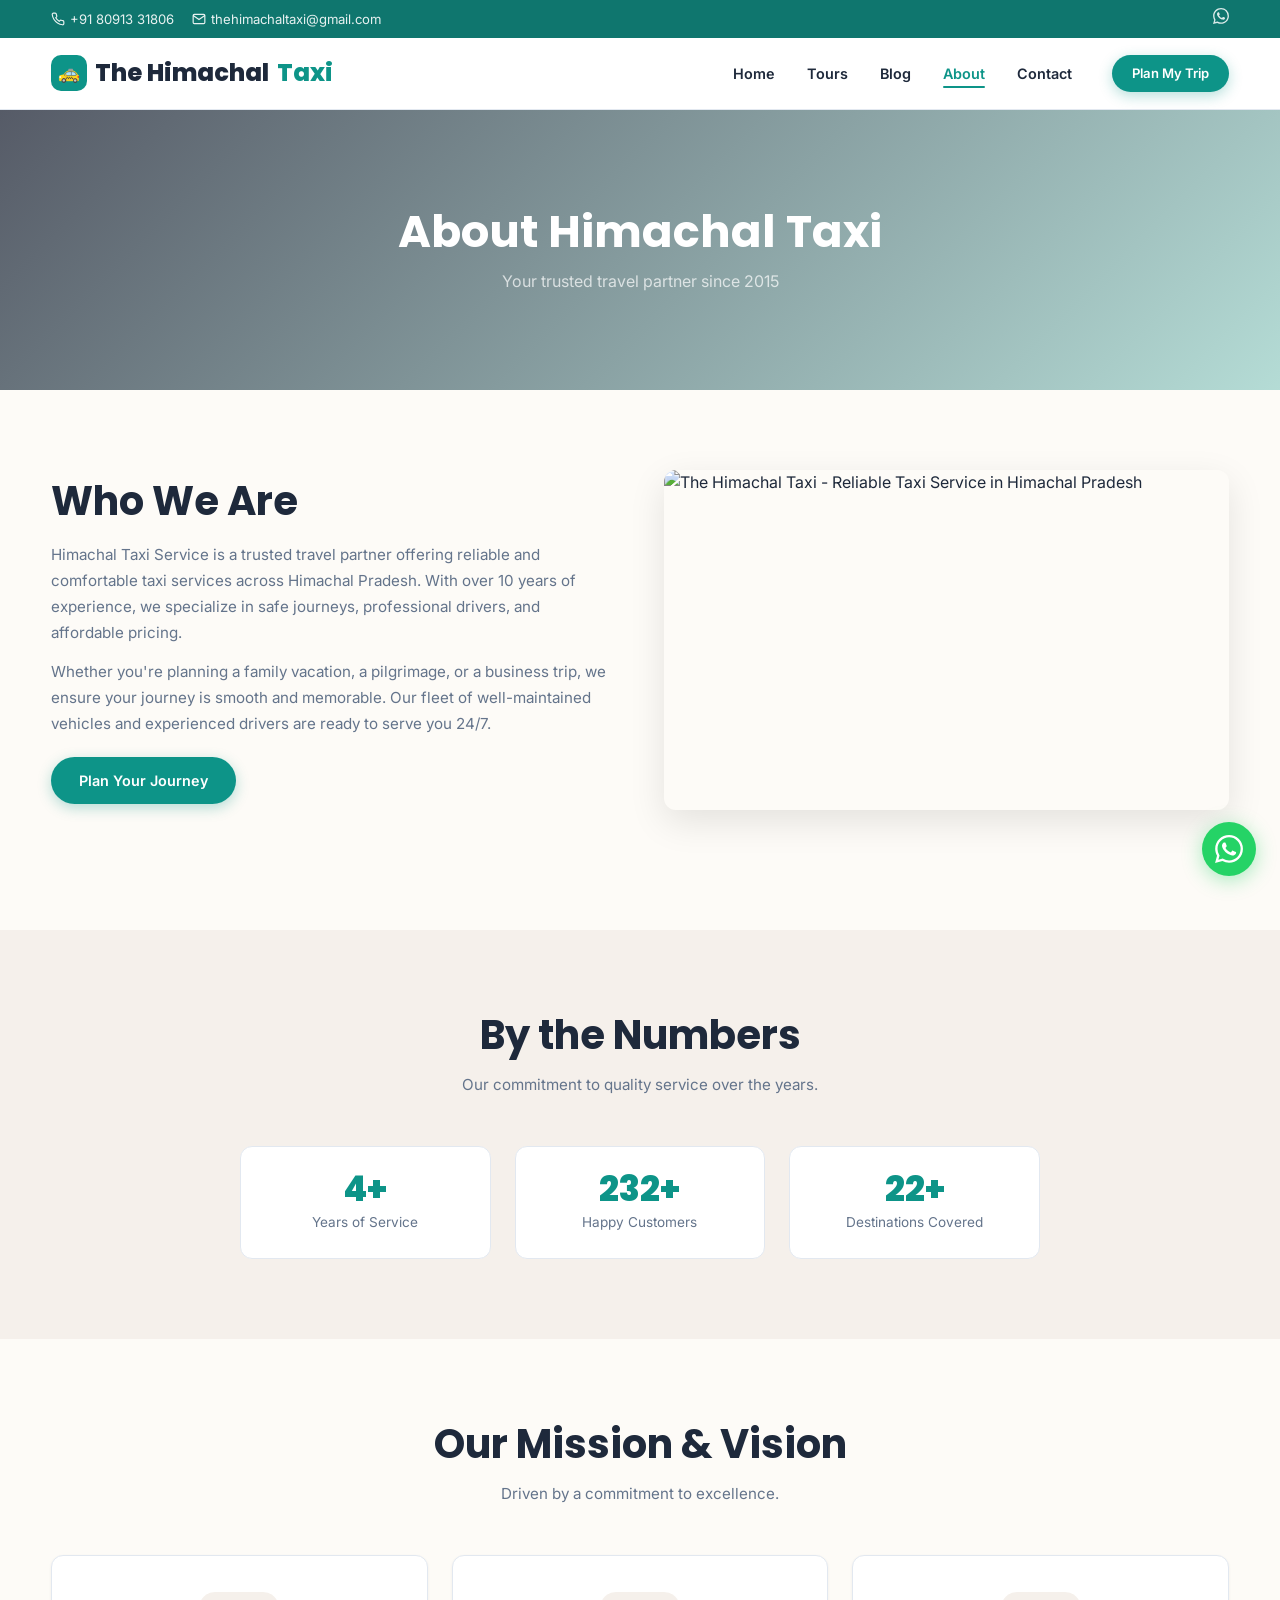
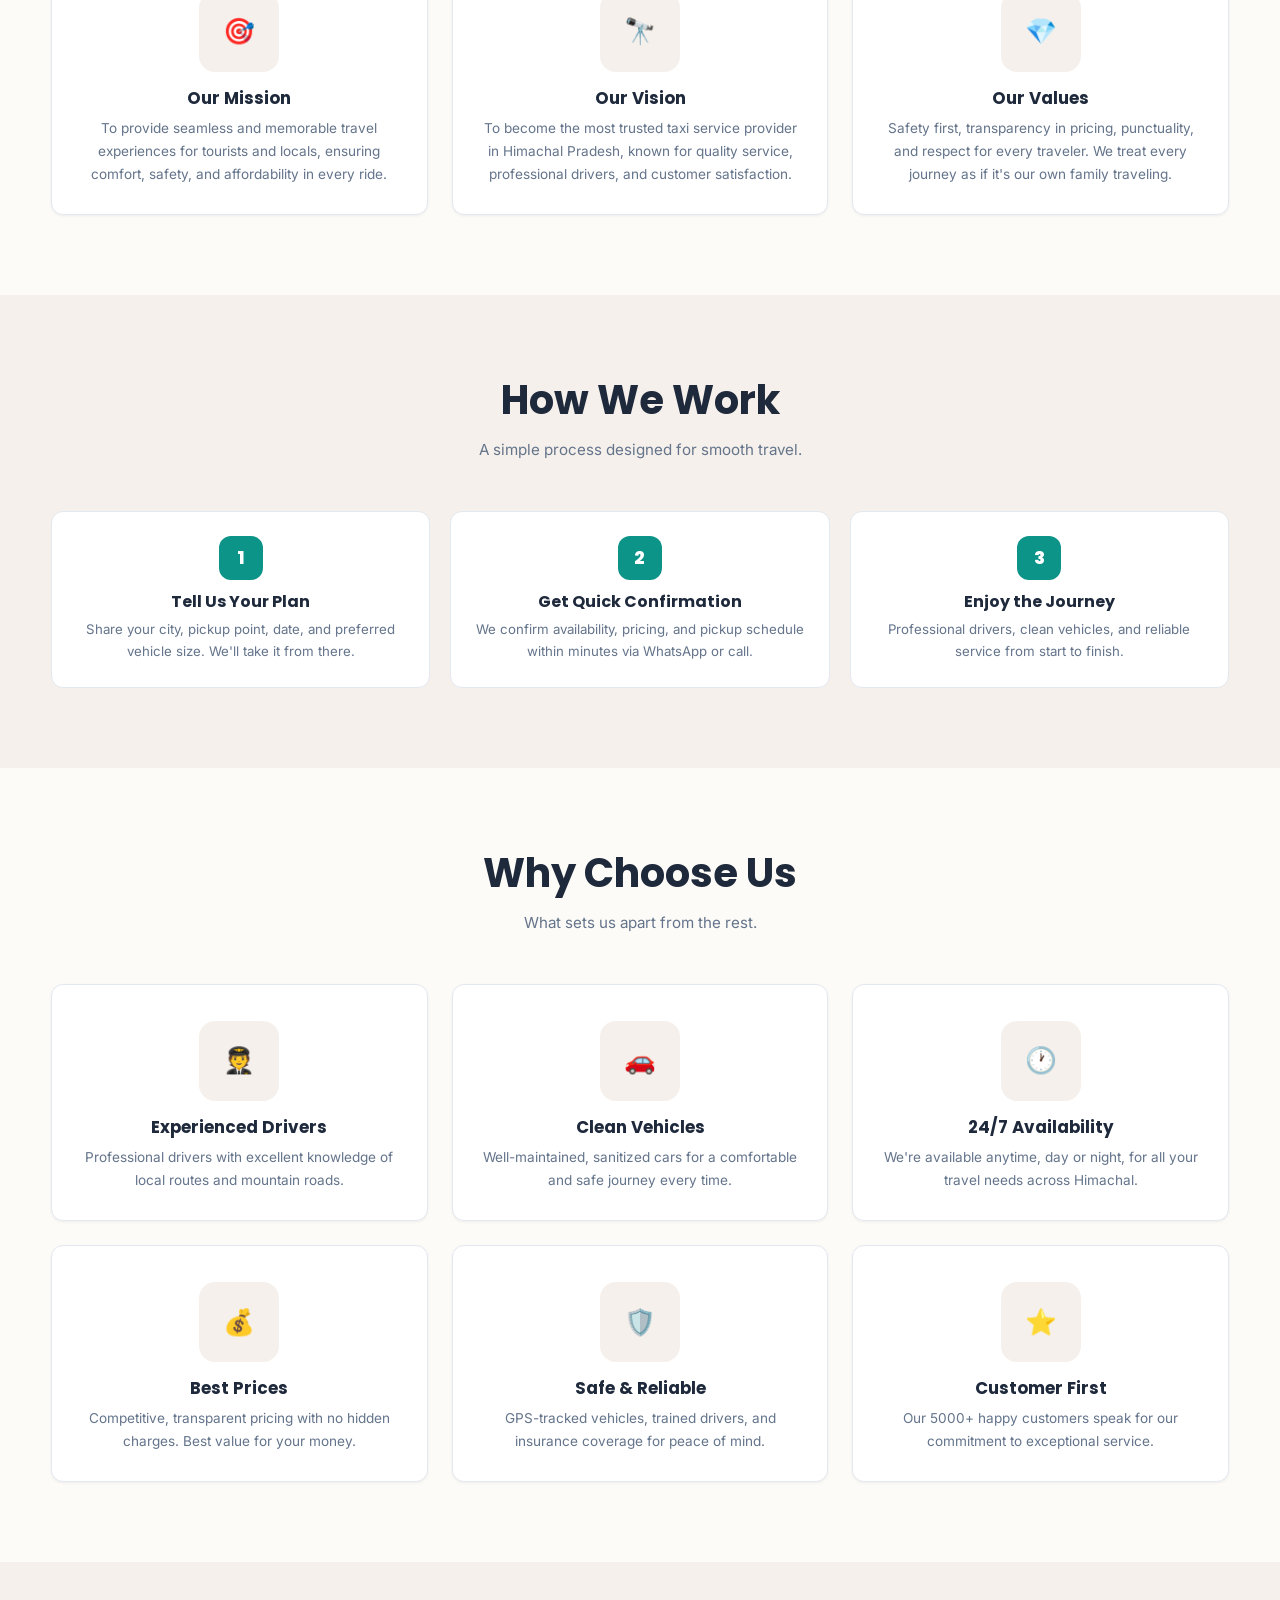
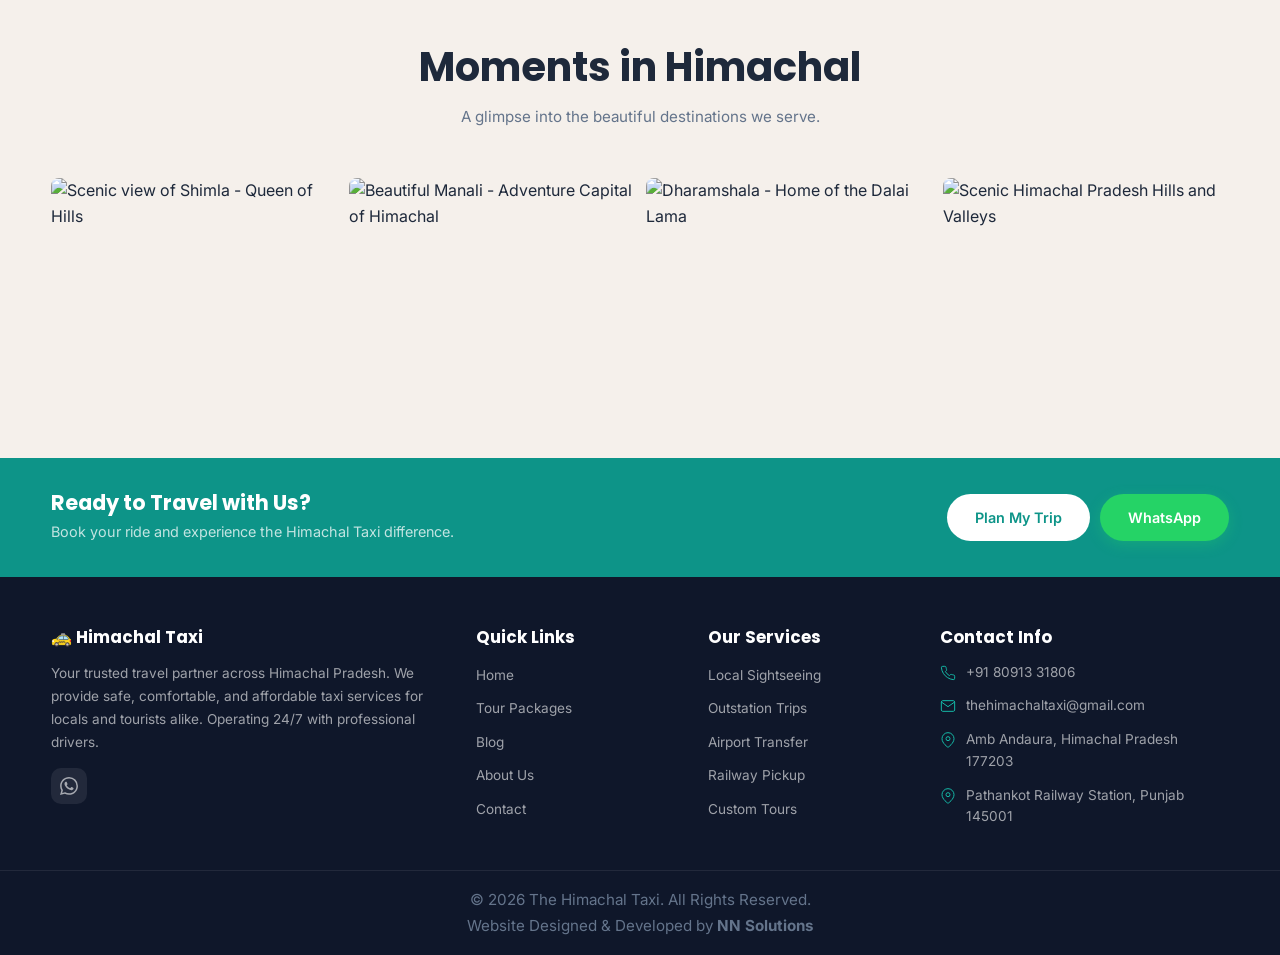
==== commit 28db8de7: "name changed and images too" ====
--- a/about.html
+++ b/about.html
@@ -52,7 +52,7 @@
 
     <nav class="navbar">
         <div class="container nav-container">
-            <a href="index.html" class="logo"><span class="logo-icon">🚕</span> Himachal<span>Taxi</span></a>
+            <a href="index.html" class="logo"><span class="logo-icon">🚕</span> The Himachal<span>Taxi</span></a>
             <ul class="nav-links">
                 <li><a href="index.html">Home</a></li>
                 <li><a href="tours.html">Tours</a></li>
--- a/css/style.css
+++ b/css/style.css
@@ -165,6 +165,20 @@
     box-shadow: 0 8px 24px rgba(37, 211, 102, 0.35);
 }
 
+/* --- Google Review Button --- */
+.btn-google-review {
+    background: #14B8A6;
+    color: var(--white);
+    box-shadow: 0 4px 14px rgba(66, 133, 244, 0.3);
+    gap: 10px;
+}
+
+.btn-google-review:hover {
+    background: #3367D6;
+    transform: translateY(-2px);
+    box-shadow: 0 8px 24px rgba(66, 133, 244, 0.35);
+}
+
 .btn-whatsapp svg,
 .btn-primary svg,
 .btn-secondary svg {
